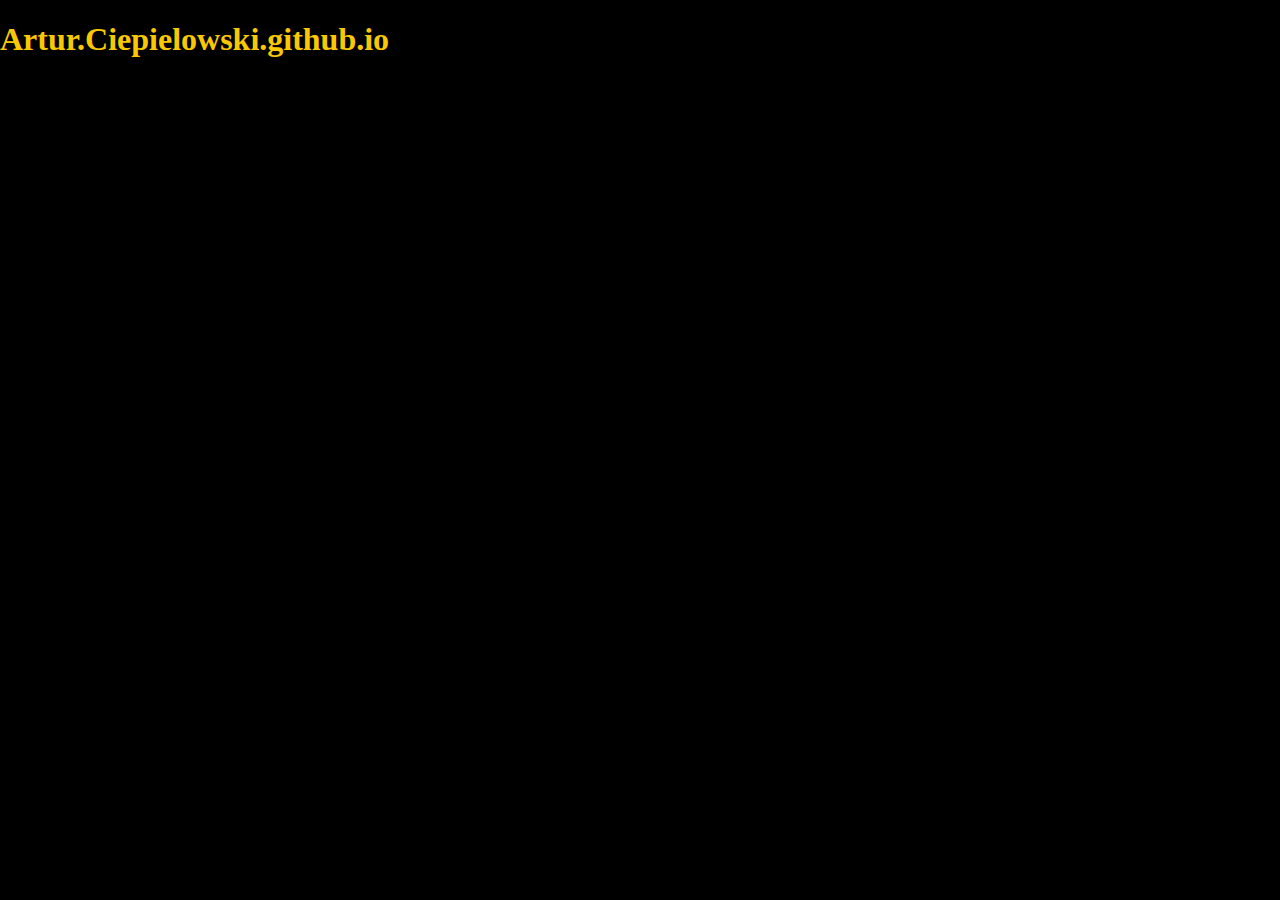
==== index.html @ 30dc8abe "Updates" ====
<!DOCTYPE html>
<html lang="en">
  <head>
    <meta charset="UTF-8" />
    <meta name="viewport" content="width=device-width, initial-scale=1.0" />
    <meta http-equiv="X-UA-Compatible" content="ie=edge" />
    <title>Site title</title>
    <meta name="description" content="Description" />

    <!-- Title -->
    <meta property="og:title" content="" />
    <!-- OPTIONAL description. 2-4 sentences. -->
    <meta property="og:description" content="" />
    <!-- full url with http(s) ie. https://maciejkorsan.github.io/my-repo/ -->
    <meta property="og:url" content="" />
    <!-- full url to the image with http(s) ie. https://maciejkorsan.github.io/my-repo/assets/img/fb.png. Facebook suggests at least 1200 x 630. -->
    <meta property="og:image" content="https://maciejkorsan.com/wtf-gulp-starter/assets/img/cover.png" />

    <link rel="manifest" href="manifest.json" />
    <meta name="apple-mobile-web-app-capable" content="yes" />
    <link
      rel="apple-touch-icon"
      sizes="192x192"
      href="assets/pwa/icons/icon-192x192.png"
    />

    <link
      rel="icon"
      type="image/png"
      href="assets/pwa/icons/icon-192x192.png"
    />

    <link rel="stylesheet" href="css/main.css" />
  </head>
  <body>
    <h1>Artur.Ciepielowski.github.io</h1>

    <script src="js/main.js"></script>
  </body>
</html>
---- css/main.css ----
/*! normalize.css v8.0.1 | MIT License | github.com/necolas/normalize.css */
/* Document
   ========================================================================== */
/**
 * 1. Correct the line height in all browsers.
 * 2. Prevent adjustments of font size after orientation changes in iOS.
 */
html {
  line-height: 1.15;
  /* 1 */
  -webkit-text-size-adjust: 100%;
  /* 2 */ }

/* Sections
   ========================================================================== */
/**
 * Remove the margin in all browsers.
 */
body {
  margin: 0; }

/**
 * Render the `main` element consistently in IE.
 */
main {
  display: block; }

/**
 * Correct the font size and margin on `h1` elements within `section` and
 * `article` contexts in Chrome, Firefox, and Safari.
 */
h1 {
  font-size: 2em;
  margin: 0.67em 0; }

/* Grouping content
   ========================================================================== */
/**
 * 1. Add the correct box sizing in Firefox.
 * 2. Show the overflow in Edge and IE.
 */
hr {
  -webkit-box-sizing: content-box;
          box-sizing: content-box;
  /* 1 */
  height: 0;
  /* 1 */
  overflow: visible;
  /* 2 */ }

/**
 * 1. Correct the inheritance and scaling of font size in all browsers.
 * 2. Correct the odd `em` font sizing in all browsers.
 */
pre {
  font-family: monospace, monospace;
  /* 1 */
  font-size: 1em;
  /* 2 */ }

/* Text-level semantics
   ========================================================================== */
/**
 * Remove the gray background on active links in IE 10.
 */
a {
  background-color: transparent; }

/**
 * 1. Remove the bottom border in Chrome 57-
 * 2. Add the correct text decoration in Chrome, Edge, IE, Opera, and Safari.
 */
abbr[title] {
  border-bottom: none;
  /* 1 */
  text-decoration: underline;
  /* 2 */
  -webkit-text-decoration: underline dotted;
          text-decoration: underline dotted;
  /* 2 */ }

/**
 * Add the correct font weight in Chrome, Edge, and Safari.
 */
b,
strong {
  font-weight: bolder; }

/**
 * 1. Correct the inheritance and scaling of font size in all browsers.
 * 2. Correct the odd `em` font sizing in all browsers.
 */
code,
kbd,
samp {
  font-family: monospace, monospace;
  /* 1 */
  font-size: 1em;
  /* 2 */ }

/**
 * Add the correct font size in all browsers.
 */
small {
  font-size: 80%; }

/**
 * Prevent `sub` and `sup` elements from affecting the line height in
 * all browsers.
 */
sub,
sup {
  font-size: 75%;
  line-height: 0;
  position: relative;
  vertical-align: baseline; }

sub {
  bottom: -0.25em; }

sup {
  top: -0.5em; }

/* Embedded content
   ========================================================================== */
/**
 * Remove the border on images inside links in IE 10.
 */
img {
  border-style: none; }

/* Forms
   ========================================================================== */
/**
 * 1. Change the font styles in all browsers.
 * 2. Remove the margin in Firefox and Safari.
 */
button,
input,
optgroup,
select,
textarea {
  font-family: inherit;
  /* 1 */
  font-size: 100%;
  /* 1 */
  line-height: 1.15;
  /* 1 */
  margin: 0;
  /* 2 */ }

/**
 * Show the overflow in IE.
 * 1. Show the overflow in Edge.
 */
button,
input {
  /* 1 */
  overflow: visible; }

/**
 * Remove the inheritance of text transform in Edge, Firefox, and IE.
 * 1. Remove the inheritance of text transform in Firefox.
 */
button,
select {
  /* 1 */
  text-transform: none; }

/**
 * Correct the inability to style clickable types in iOS and Safari.
 */
button,
[type="button"],
[type="reset"],
[type="submit"] {
  -webkit-appearance: button; }

/**
 * Remove the inner border and padding in Firefox.
 */
button::-moz-focus-inner,
[type="button"]::-moz-focus-inner,
[type="reset"]::-moz-focus-inner,
[type="submit"]::-moz-focus-inner {
  border-style: none;
  padding: 0; }

/**
 * Restore the focus styles unset by the previous rule.
 */
button:-moz-focusring,
[type="button"]:-moz-focusring,
[type="reset"]:-moz-focusring,
[type="submit"]:-moz-focusring {
  outline: 1px dotted ButtonText; }

/**
 * Correct the padding in Firefox.
 */
fieldset {
  padding: 0.35em 0.75em 0.625em; }

/**
 * 1. Correct the text wrapping in Edge and IE.
 * 2. Correct the color inheritance from `fieldset` elements in IE.
 * 3. Remove the padding so developers are not caught out when they zero out
 *    `fieldset` elements in all browsers.
 */
legend {
  -webkit-box-sizing: border-box;
          box-sizing: border-box;
  /* 1 */
  color: inherit;
  /* 2 */
  display: table;
  /* 1 */
  max-width: 100%;
  /* 1 */
  padding: 0;
  /* 3 */
  white-space: normal;
  /* 1 */ }

/**
 * Add the correct vertical alignment in Chrome, Firefox, and Opera.
 */
progress {
  vertical-align: baseline; }

/**
 * Remove the default vertical scrollbar in IE 10+.
 */
textarea {
  overflow: auto; }

/**
 * 1. Add the correct box sizing in IE 10.
 * 2. Remove the padding in IE 10.
 */
[type="checkbox"],
[type="radio"] {
  -webkit-box-sizing: border-box;
          box-sizing: border-box;
  /* 1 */
  padding: 0;
  /* 2 */ }

/**
 * Correct the cursor style of increment and decrement buttons in Chrome.
 */
[type="number"]::-webkit-inner-spin-button,
[type="number"]::-webkit-outer-spin-button {
  height: auto; }

/**
 * 1. Correct the odd appearance in Chrome and Safari.
 * 2. Correct the outline style in Safari.
 */
[type="search"] {
  -webkit-appearance: textfield;
  /* 1 */
  outline-offset: -2px;
  /* 2 */ }

/**
 * Remove the inner padding in Chrome and Safari on macOS.
 */
[type="search"]::-webkit-search-decoration {
  -webkit-appearance: none; }

/**
 * 1. Correct the inability to style clickable types in iOS and Safari.
 * 2. Change font properties to `inherit` in Safari.
 */
::-webkit-file-upload-button {
  -webkit-appearance: button;
  /* 1 */
  font: inherit;
  /* 2 */ }

/* Interactive
   ========================================================================== */
/*
 * Add the correct display in Edge, IE 10+, and Firefox.
 */
details {
  display: block; }

/*
 * Add the correct display in all browsers.
 */
summary {
  display: list-item; }

/* Misc
   ========================================================================== */
/**
 * Add the correct display in IE 10+.
 */
template {
  display: none; }

/**
 * Add the correct display in IE 10.
 */
[hidden] {
  display: none; }

html {
  -webkit-box-sizing: border-box;
          box-sizing: border-box; }

*, *:before, *:after {
  -webkit-box-sizing: inherit;
          box-sizing: inherit; }

body {
  color: #F9C802;
  background: #000; }

/*# sourceMappingURL=main.css.map */
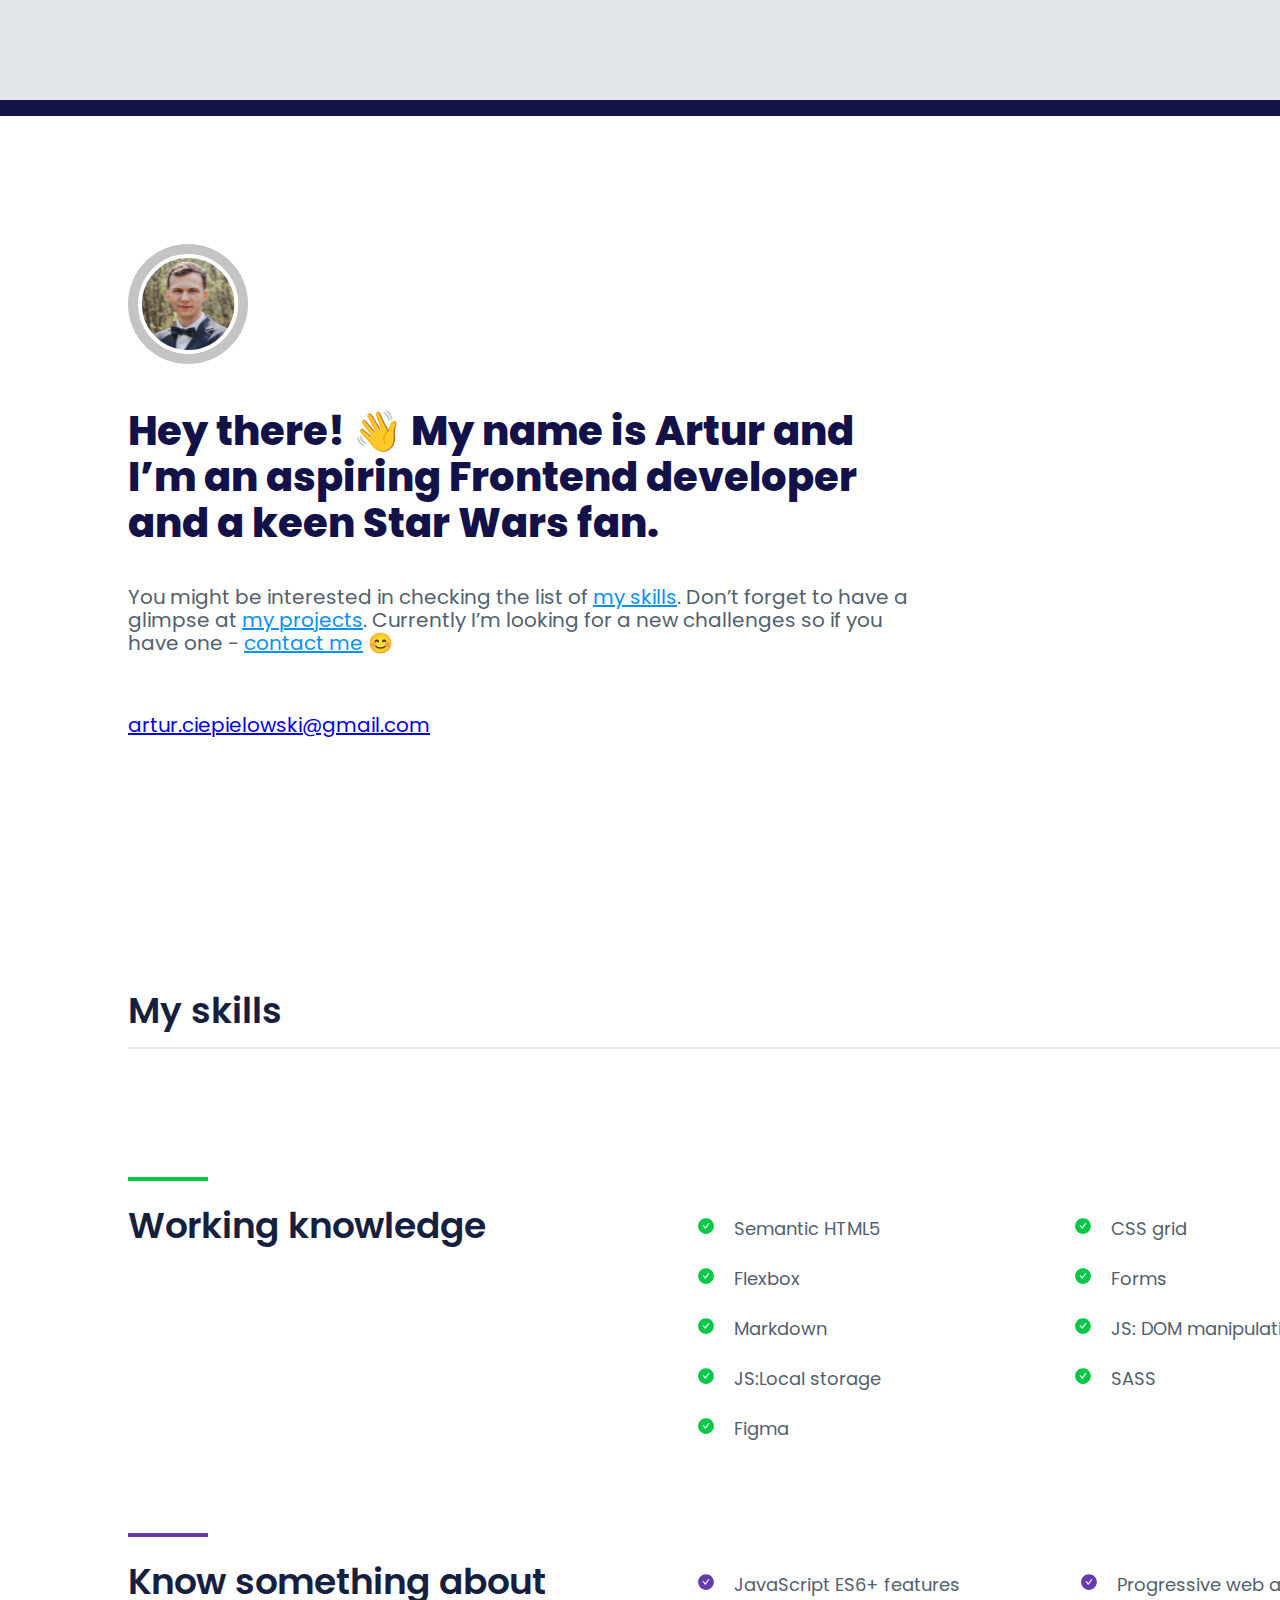
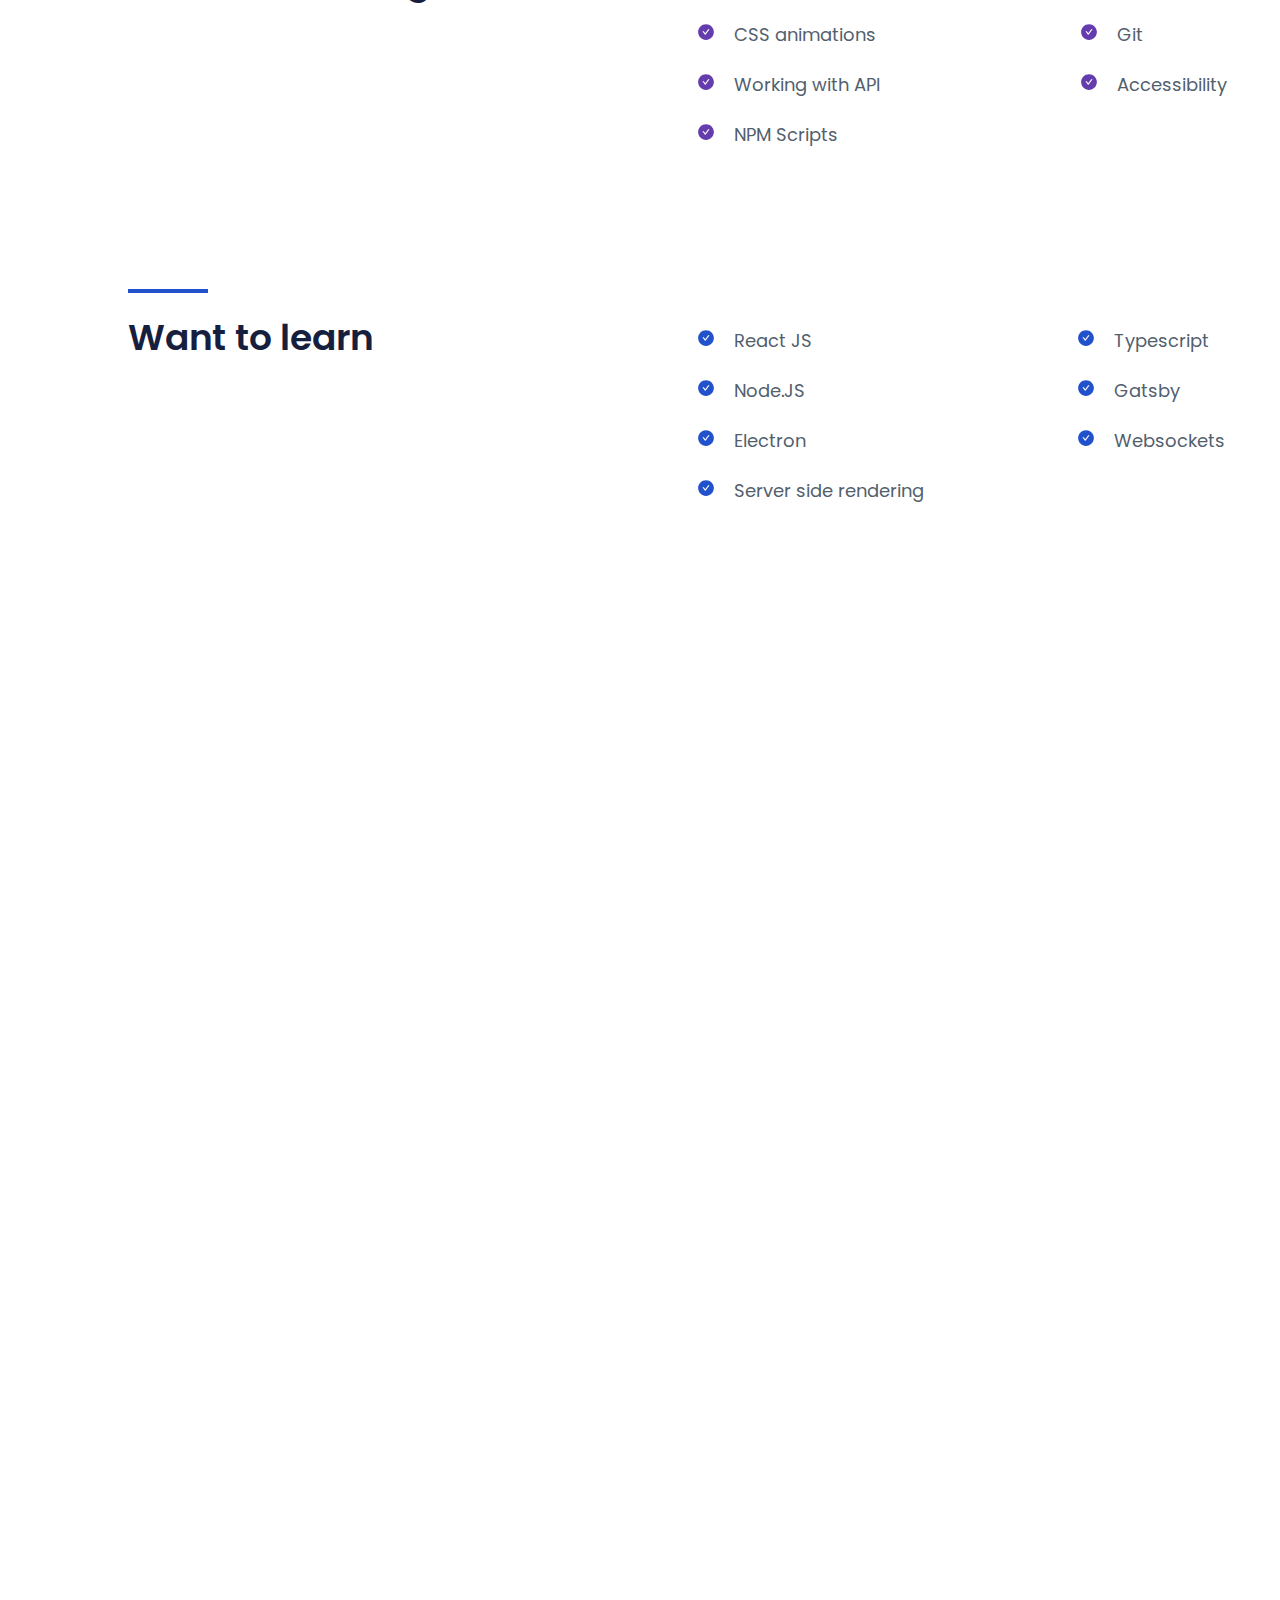
==== commit b91802ea: "Updates" ====
--- a/index.html
+++ b/index.html
@@ -31,10 +31,106 @@
     />
 
     <link rel="stylesheet" href="css/main.css" />
+
+    <link href="https://fonts.googleapis.com/css?family=Poppins&display=swap" rel="stylesheet">
+
   </head>
+
+
   <body>
-    <h1>Artur.Ciepielowski.github.io</h1>
+    <main class="main">
+      <div class="main__portfolio">
 
+        <section class="header">
+          <img src="assets/img/Avatar.svg" href="It's just me">
+
+          <p class="header__greating">Hey there! 👋 My name is Artur and I’m an aspiring Frontend developer and a keen Star Wars fan. </p>
+          <p class="header__description">You might be interested in checking the list of <a class="header__underline" href="#mySkills">my skills</a>. Don’t forget to  have a glimpse at <a class="header__underline" href="#mySkills">my projects</a>. Currently I’m looking for a new challenges so if you have one - <a class="header__underline" href="#mySkills">contact me</a> 😊</p>
+          <br>
+          <p class="header__email"><a href="mailto:artur.ciepielowski@gmail.com">artur.ciepielowski@gmail.com</a></p>
+        </section>
+
+
+        <section id="mySkills" class="mySkills">
+
+          <p class="mySkills__header">My skills</p>
+          <div class="mySkills__underline"></div>
+
+          <section class="skillSection">
+
+            <section class="skillSection__workingKnowledge">
+              <div class="upperline__green"></div>
+              <p class="skillSection__header">Working knowledge</p>
+              
+            </section>
+
+            <section class="workingKnowledge">
+              <ul class="workingKnowledge__list1">
+                <li class="checkCircleGreen">Semantic HTML5</li>
+                <li class="checkCircleGreen">Flexbox</li>
+                <li class="checkCircleGreen">Markdown</li>
+                <li class="checkCircleGreen">JS:Local storage</li>
+                <li class="checkCircleGreen">Figma</li>
+                
+              </ul>
+
+              <ul class="workingKnowledge__list2">
+              <li class="checkCircleGreen">CSS grid</li>
+              <li class="checkCircleGreen">Forms</li>
+              <li class="checkCircleGreen">JS: DOM manipulations</li>
+              <li class="checkCircleGreen">SASS</li>
+            </ul>
+            </section>
+
+            <section class="skillSection__knowSomethingAbout">
+              <div class="upperline__purple"></div>
+              <p class="skillSection__header">Know something about</p>
+              
+            </section>
+
+            <section class="knowSomethingAbout">
+              <ul class="knowSomethingAbout__list1">
+                <li class="checkCirclePurple">JavaScript ES6+ features</li> 
+                <li class="checkCirclePurple">CSS animations</li>
+                <li class="checkCirclePurple">Working with API</li>
+                <li class="checkCirclePurple">NPM Scripts</li>
+              </ul>
+
+              <ul class="knowSomethingAbout__list2">
+              <li class="checkCirclePurple">Progressive web apps</li>
+              <li class="checkCirclePurple">Git</li>
+              <li class="checkCirclePurple">Accessibility</li>
+            </ul>
+            </section>
+
+            
+            <section class="skillSection__wantToLearn">
+
+              <div class="upperline__blue"></div>
+              <p class="skillSection__header">Want to learn</p>
+            </section>
+
+            <section class="wantToLearn">
+              <ul class="wantToLearn__list1">
+                <li class="checkCircleBlue">React JS</li> 
+                <li class="checkCircleBlue">Node.JS</li>
+                <li class="checkCircleBlue">Electron</li>
+                <li class="checkCircleBlue">Server side rendering</li>
+              </ul>
+
+              <ul class="wantToLearn__list2">
+                <li class="checkCircleBlue">Typescript</li>
+                <li class="checkCircleBlue">Gatsby</li>
+                <li class="checkCircleBlue">Websockets</li>
+              </ul>
+            </section>
+
+        </section>
+        
+
+
+      </div>
+    </main>
     <script src="js/main.js"></script>
   </body>
 </html>
--- a/css/main.css
+++ b/css/main.css
@@ -309,14 +309,218 @@
 
 html {
   -webkit-box-sizing: border-box;
-          box-sizing: border-box; }
+          box-sizing: border-box;
+  background-color: #E3E6EA; }
 
 *, *:before, *:after {
   -webkit-box-sizing: inherit;
           box-sizing: inherit; }
 
 body {
-  color: #F9C802;
-  background: #000; }
+  margin-top: 64px; }
+
+li.checkCircleGreen {
+  list-style-image: url(../assets/img/check-circle-green.svg);
+  padding-left: 12px;
+  margin-top: 10px; }
+
+li.checkCirclePurple {
+  list-style-image: url(../assets/img/check-circle-purple.svg);
+  padding-left: 12px;
+  margin-top: 10px; }
+
+li.checkCircleBlue {
+  list-style-image: url(../assets/img/check-circle-blue.svg);
+  padding-left: 12px;
+  margin-top: 10px; }
+
+.header {
+  width: 781px;
+  height: 546px;
+  padding-top: 128px;
+  margin-left: 128px; }
+  .header__description {
+    font-family: 'Poppins', sans-serif;
+    font-size: 20px;
+    color: #52606D; }
+  .header__email {
+    font-family: 'Poppins', sans-serif;
+    font-size: 20px;
+    text-decoration: underline;
+    color: #0593FB; }
+  .header__greating {
+    font-family: 'Poppins', sans-serif;
+    font-size: 40px;
+    font-weight: 800;
+    color: #121249; }
+  .header__underline {
+    text-decoration: underline;
+    color: #0593FB; }
+
+.main {
+  max-width: 1440px;
+  height: 3814px;
+  margin: auto;
+  margin-top: 100px;
+  padding-top: 16px;
+  background-color: #121249; }
+  .main__portfolio {
+    max-width: 1408px;
+    height: 3782px;
+    margin: auto;
+    background-color: white; }
+
+.mySkills {
+  width: 1187px;
+  height: 1094px;
+  margin-left: 128px;
+  margin-top: 328px; }
+  .mySkills__header {
+    font-family: 'Poppins', sans-serif;
+    font-style: normal;
+    font-weight: 600;
+    font-size: 36px;
+    color: #171F3F;
+    margin-bottom: 16px; }
+  .mySkills__underline {
+    width: 1184px;
+    height: 2px;
+    background-color: #CBD2D9;
+    opacity: 0.5; }
+
+.skillSection {
+  display: -ms-grid;
+  display: grid;
+  -ms-grid-columns: 1fr 1fr;
+  grid-template-columns: 1fr 1fr;
+  -ms-grid-rows: 228px 128px 188px 168px 188px 168px;
+  grid-template-rows: 228px 128px 188px 168px 188px 168px;
+  margin-top: 128px; }
+  .skillSection__header {
+    margin-top: 24px; }
+  .skillSection__workingKnowledge {
+    font-family: 'Poppins', sans-serif;
+    font-style: normal;
+    font-weight: 600;
+    font-size: 36px;
+    color: #171F3F; }
+  .skillSection__knowSomethingAbout {
+    font-family: 'Poppins', sans-serif;
+    font-style: normal;
+    font-weight: 600;
+    font-size: 36px;
+    color: #171F3F;
+    -ms-grid-row: 3;
+    -ms-grid-row-span: 2;
+    grid-row: 3 / span 2; }
+  .skillSection__wantToLearn {
+    font-family: 'Poppins', sans-serif;
+    font-style: normal;
+    font-weight: 600;
+    font-size: 36px;
+    color: #171F3F;
+    -ms-grid-row: 5;
+    -ms-grid-row-span: 2;
+    grid-row: 5 / span 2; }
+
+.upperline__green {
+  width: 80px;
+  height: 4px;
+  background-color: #06C847; }
+
+.upperline__purple {
+  width: 80px;
+  height: 4px;
+  background-color: #653CAD; }
+
+.upperline__blue {
+  width: 80px;
+  height: 4px;
+  background-color: #2251CC; }
+
+.workingKnowledge {
+  display: -webkit-box;
+  display: -ms-flexbox;
+  display: flex;
+  -webkit-box-orient: horizontal;
+  -webkit-box-direction: normal;
+      -ms-flex-direction: row;
+          flex-direction: row;
+  -webkit-box-pack: justify;
+      -ms-flex-pack: justify;
+          justify-content: space-between;
+  margin-top: 22px; }
+  .workingKnowledge__list1, .workingKnowledge__list2 {
+    font-family: 'Poppins', sans-serif;
+    font-style: normal;
+    font-weight: normal;
+    font-size: 18px;
+    line-height: 40px;
+    color: #52606D;
+    list-style-type: none;
+    padding: 0;
+    margin: 0; }
+
+.knowSomethingAbout {
+  display: -webkit-box;
+  display: -ms-flexbox;
+  display: flex;
+  -webkit-box-orient: horizontal;
+  -webkit-box-direction: normal;
+      -ms-flex-direction: row;
+          flex-direction: row;
+  -webkit-box-pack: justify;
+      -ms-flex-pack: justify;
+          justify-content: space-between;
+  margin-top: 22px;
+  -ms-grid-row: 3;
+  -ms-grid-row-span: 2;
+  grid-row: 3 / span 2; }
+  .knowSomethingAbout__list1, .knowSomethingAbout__list2 {
+    font-family: 'Poppins', sans-serif;
+    font-style: normal;
+    font-weight: normal;
+    font-size: 18px;
+    line-height: 40px;
+    color: #52606D;
+    list-style-type: none;
+    padding: 0;
+    margin: 0; }
+
+.wantToLearn {
+  display: -webkit-box;
+  display: -ms-flexbox;
+  display: flex;
+  -webkit-box-orient: horizontal;
+  -webkit-box-direction: normal;
+      -ms-flex-direction: row;
+          flex-direction: row;
+  -webkit-box-pack: justify;
+      -ms-flex-pack: justify;
+          justify-content: space-between;
+  margin-top: 22px;
+  -ms-grid-row: 5;
+  -ms-grid-row-span: 2;
+  grid-row: 5 / span 2; }
+  .wantToLearn__list1 {
+    font-family: 'Poppins', sans-serif;
+    font-style: normal;
+    font-weight: normal;
+    font-size: 18px;
+    line-height: 40px;
+    color: #52606D;
+    list-style-type: none;
+    padding: 0;
+    margin: 0; }
+  .wantToLearn__list2 {
+    font-family: 'Poppins', sans-serif;
+    font-style: normal;
+    font-weight: normal;
+    font-size: 18px;
+    line-height: 40px;
+    color: #52606D;
+    list-style-type: none;
+    padding-right: 90px;
+    margin: 0; }
 
 /*# sourceMappingURL=main.css.map */
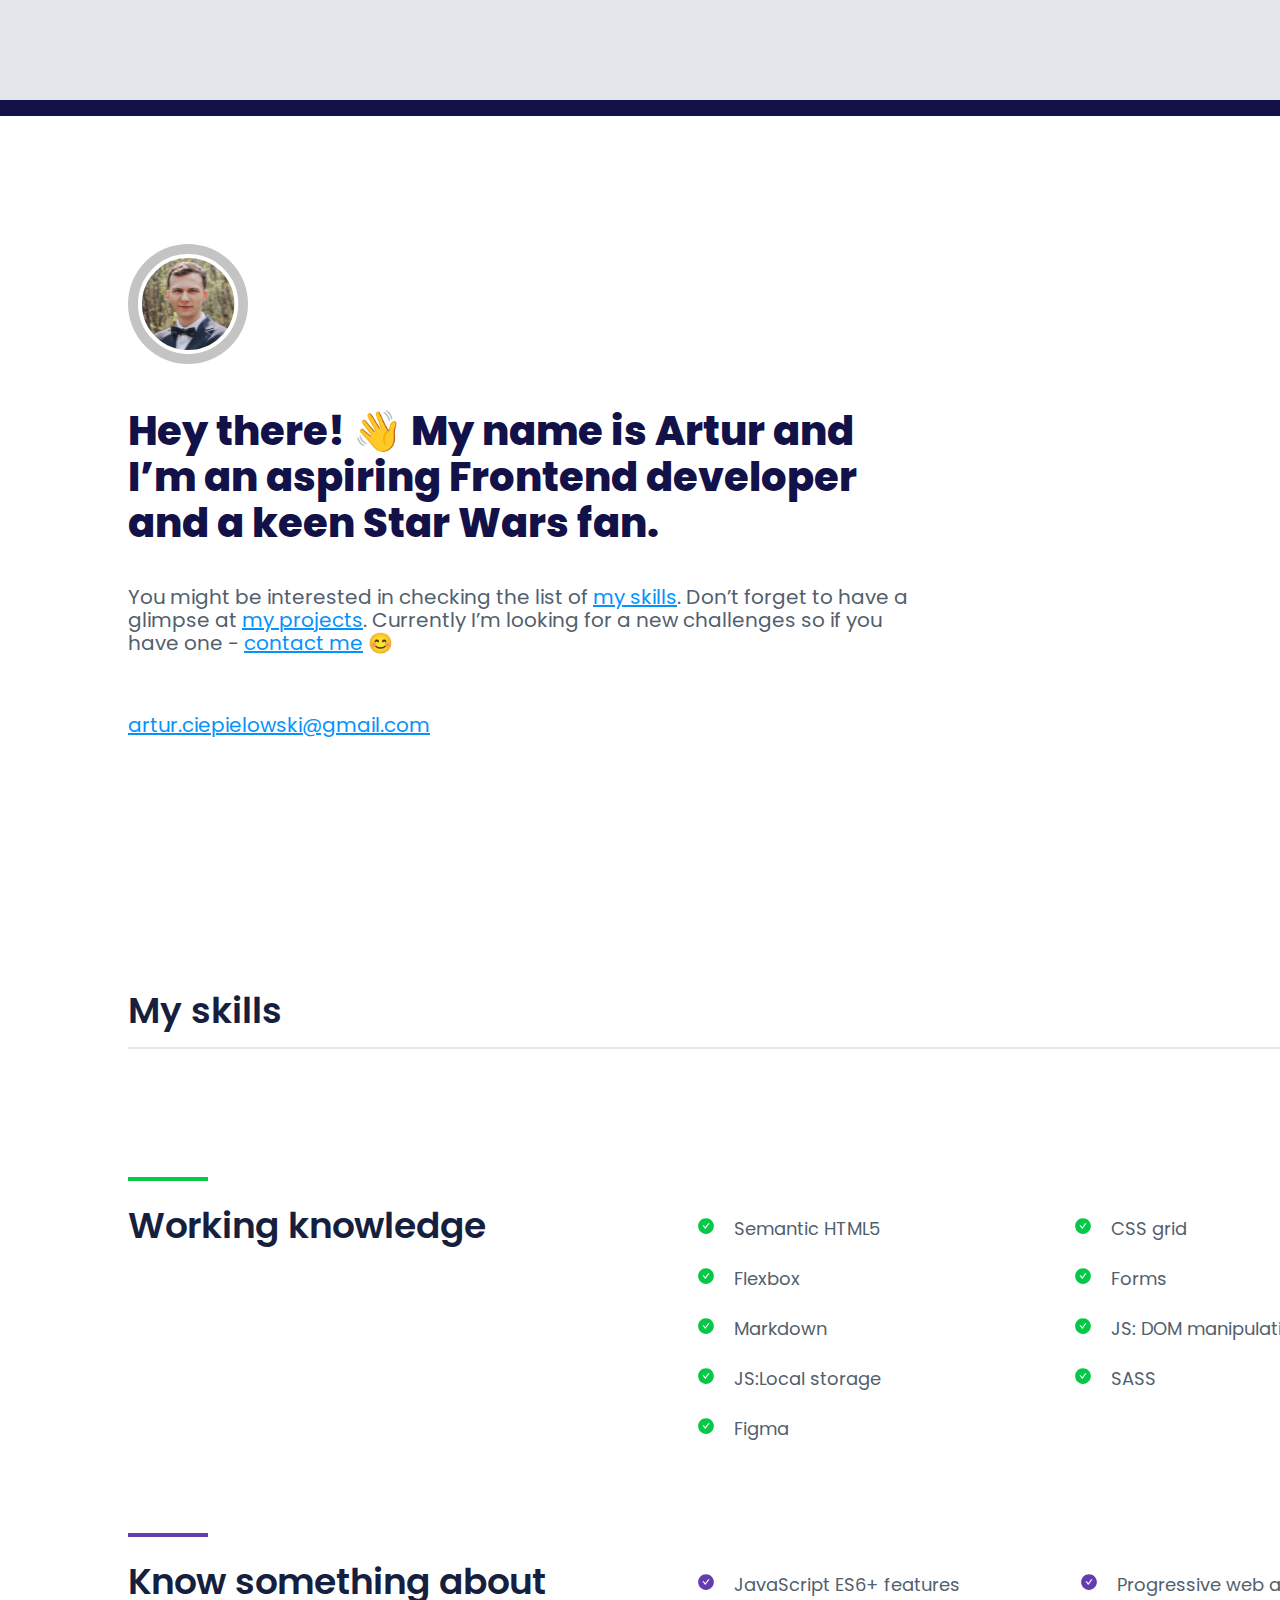
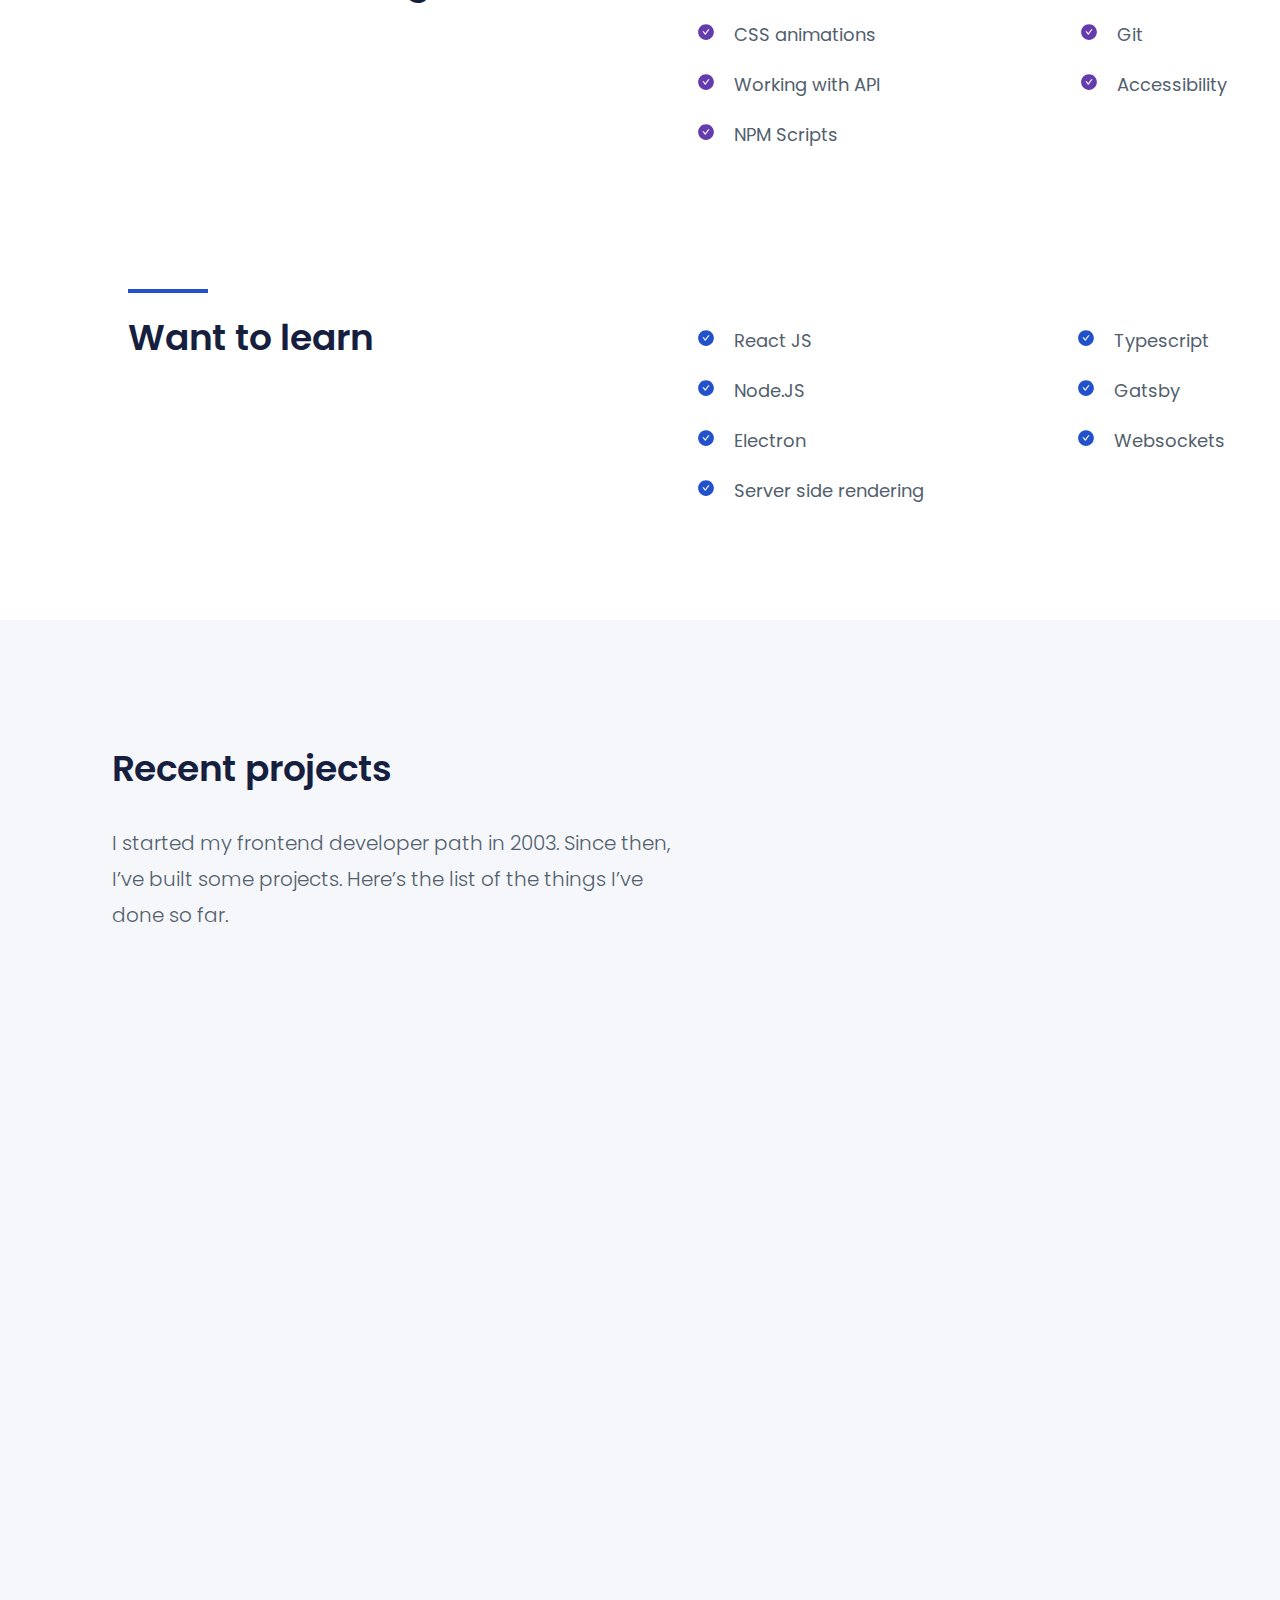
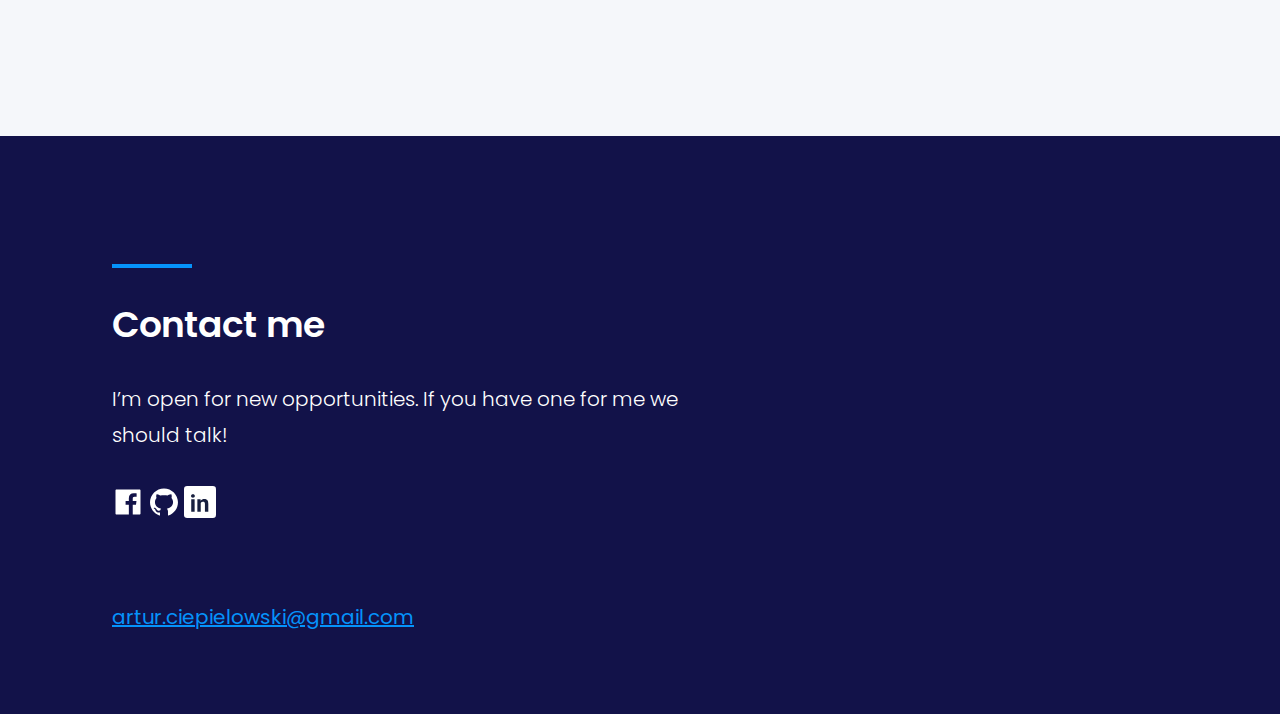
==== commit 8970014e: "Updates" ====
--- a/index.html
+++ b/index.html
@@ -45,7 +45,7 @@
           <img src="assets/img/Avatar.svg" href="It's just me">
 
           <p class="header__greating">Hey there! 👋 My name is Artur and I’m an aspiring Frontend developer and a keen Star Wars fan. </p>
-          <p class="header__description">You might be interested in checking the list of <a class="header__underline" href="#mySkills">my skills</a>. Don’t forget to  have a glimpse at <a class="header__underline" href="#mySkills">my projects</a>. Currently I’m looking for a new challenges so if you have one - <a class="header__underline" href="#mySkills">contact me</a> 😊</p>
+          <p class="header__description">You might be interested in checking the list of <a class="header__underline" href="#mySkills">my skills</a>. Don’t forget to  have a glimpse at <a class="header__underline" href="#projectsSection">my projects</a>. Currently I’m looking for a new challenges so if you have one - <a class="header__underline" href="#contactMe">contact me</a> 😊</p>
           <br>
           <p class="header__email"><a href="mailto:artur.ciepielowski@gmail.com">artur.ciepielowski@gmail.com</a></p>
         </section>
@@ -127,9 +127,45 @@
 
         </section>
         
+        
 
 
       </div>
+      <section id="projectsSection" class="projectsSection">
+        <section class="projectsSection__article">
+        <p class="projectsSection__header">Recent projects</p>
+        <p class="projectsSection__description">I started my frontend developer path in 2003. Since then, I’ve built some projects. Here’s the list of the things I’ve done so far.</p>
+        </section>
+        
+        <section class="projectList">
+
+
+
+        </section>
+      </section>
+
+      <footer id="contactMe" class="contactMe">
+
+          <section class="contactMe__container">
+              <div class="upperline__seaBlue"></div>
+              <p class="contactMe__header">Contact me</p>
+              <p class="contactMe__description">I’m open for new opportunities. If you have one for me we should talk!</p>
+              
+          </section>
+
+          <section class="contactMe__imgContainer">
+
+            <a href="https://www.facebook.com/artur.ciepielowski.3"><img src="../assets/img/fbIcon.svg"></a>
+            <a href="https://github.com/ArturCiepielowski"><img src="../assets/img/githubIcon.svg"></a>
+            <a href="https://www.linkedin.com/in/artur-ciepielowski-29428176/"><img src="../assets/img/linkedIn.svg"></a>
+
+          </section>
+          <section class="contactMe__mail">
+              <p class="footer__email"><a href="mailto:artur.ciepielowski@gmail.com">artur.ciepielowski@gmail.com</a></p>
+          </section>
+
+
+      </footer>
     </main>
     <script src="js/main.js"></script>
   </body>
--- a/css/main.css
+++ b/css/main.css
@@ -316,8 +316,49 @@
   -webkit-box-sizing: inherit;
           box-sizing: inherit; }
 
+a {
+  color: #0593FB; }
+
+a:visited {
+  color: #0593FB; }
+
 body {
   margin-top: 64px; }
+
+.contactMe {
+  height: 562px;
+  width: 1440px;
+  display: -ms-grid;
+  display: grid;
+  -ms-grid-rows: 350px 100px 100px;
+  grid-template-rows: 350px 100px 100px; }
+  .contactMe__container {
+    width: 580px;
+    height: 160px;
+    margin-left: 112px;
+    padding-top: 128px; }
+  .contactMe__header {
+    font-family: 'Poppins', sans-serif;
+    font-style: normal;
+    font-weight: 600;
+    font-size: 36px;
+    color: #FFFFFF; }
+  .contactMe__description {
+    font-family: 'Poppins', sans-serif;
+    font-style: normal;
+    font-weight: 300;
+    font-size: 20px;
+    line-height: 36px;
+    color: #FFFFFF; }
+  .contactMe__imgContainer {
+    margin-left: 112px; }
+
+.footer__email {
+  font-family: 'Poppins', sans-serif;
+  font-size: 20px;
+  text-decoration: underline;
+  color: #0593FB;
+  margin-left: 112px; }
 
 li.checkCircleGreen {
   list-style-image: url(../assets/img/check-circle-green.svg);
@@ -366,7 +407,7 @@
   background-color: #121249; }
   .main__portfolio {
     max-width: 1408px;
-    height: 3782px;
+    height: 2104px;
     margin: auto;
     background-color: white; }
 
@@ -423,20 +464,25 @@
     -ms-grid-row-span: 2;
     grid-row: 5 / span 2; }
 
-.upperline__green {
+.upperline {
   width: 80px;
-  height: 4px;
-  background-color: #06C847; }
-
-.upperline__purple {
-  width: 80px;
-  height: 4px;
-  background-color: #653CAD; }
-
-.upperline__blue {
-  width: 80px;
-  height: 4px;
-  background-color: #2251CC; }
+  height: 4px; }
+  .upperline__green {
+    width: 80px;
+    height: 4px;
+    background-color: #06C847; }
+  .upperline__purple {
+    width: 80px;
+    height: 4px;
+    background-color: #653CAD; }
+  .upperline__blue {
+    width: 80px;
+    height: 4px;
+    background-color: #2251CC; }
+  .upperline__seaBlue {
+    width: 80px;
+    height: 4px;
+    background-color: #0593FB; }
 
 .workingKnowledge {
   display: -webkit-box;
@@ -523,4 +569,29 @@
     padding-right: 90px;
     margin: 0; }
 
+.projectsSection {
+  width: 1408px;
+  height: 1116px;
+  background-color: #F5F7FA;
+  margin: auto;
+  padding-top: 128px; }
+  .projectsSection__article {
+    width: 580px;
+    height: 172px;
+    margin-left: 112px; }
+  .projectsSection__description {
+    font-family: 'Poppins', sans-serif;
+    font-style: normal;
+    font-weight: 300;
+    font-size: 20px;
+    line-height: 36px;
+    color: #52606D; }
+  .projectsSection__header {
+    font-family: 'Poppins', sans-serif;
+    font-style: normal;
+    font-weight: 600;
+    font-size: 36px;
+    color: #171F3F;
+    margin-top: 0px; }
+
 /*# sourceMappingURL=main.css.map */
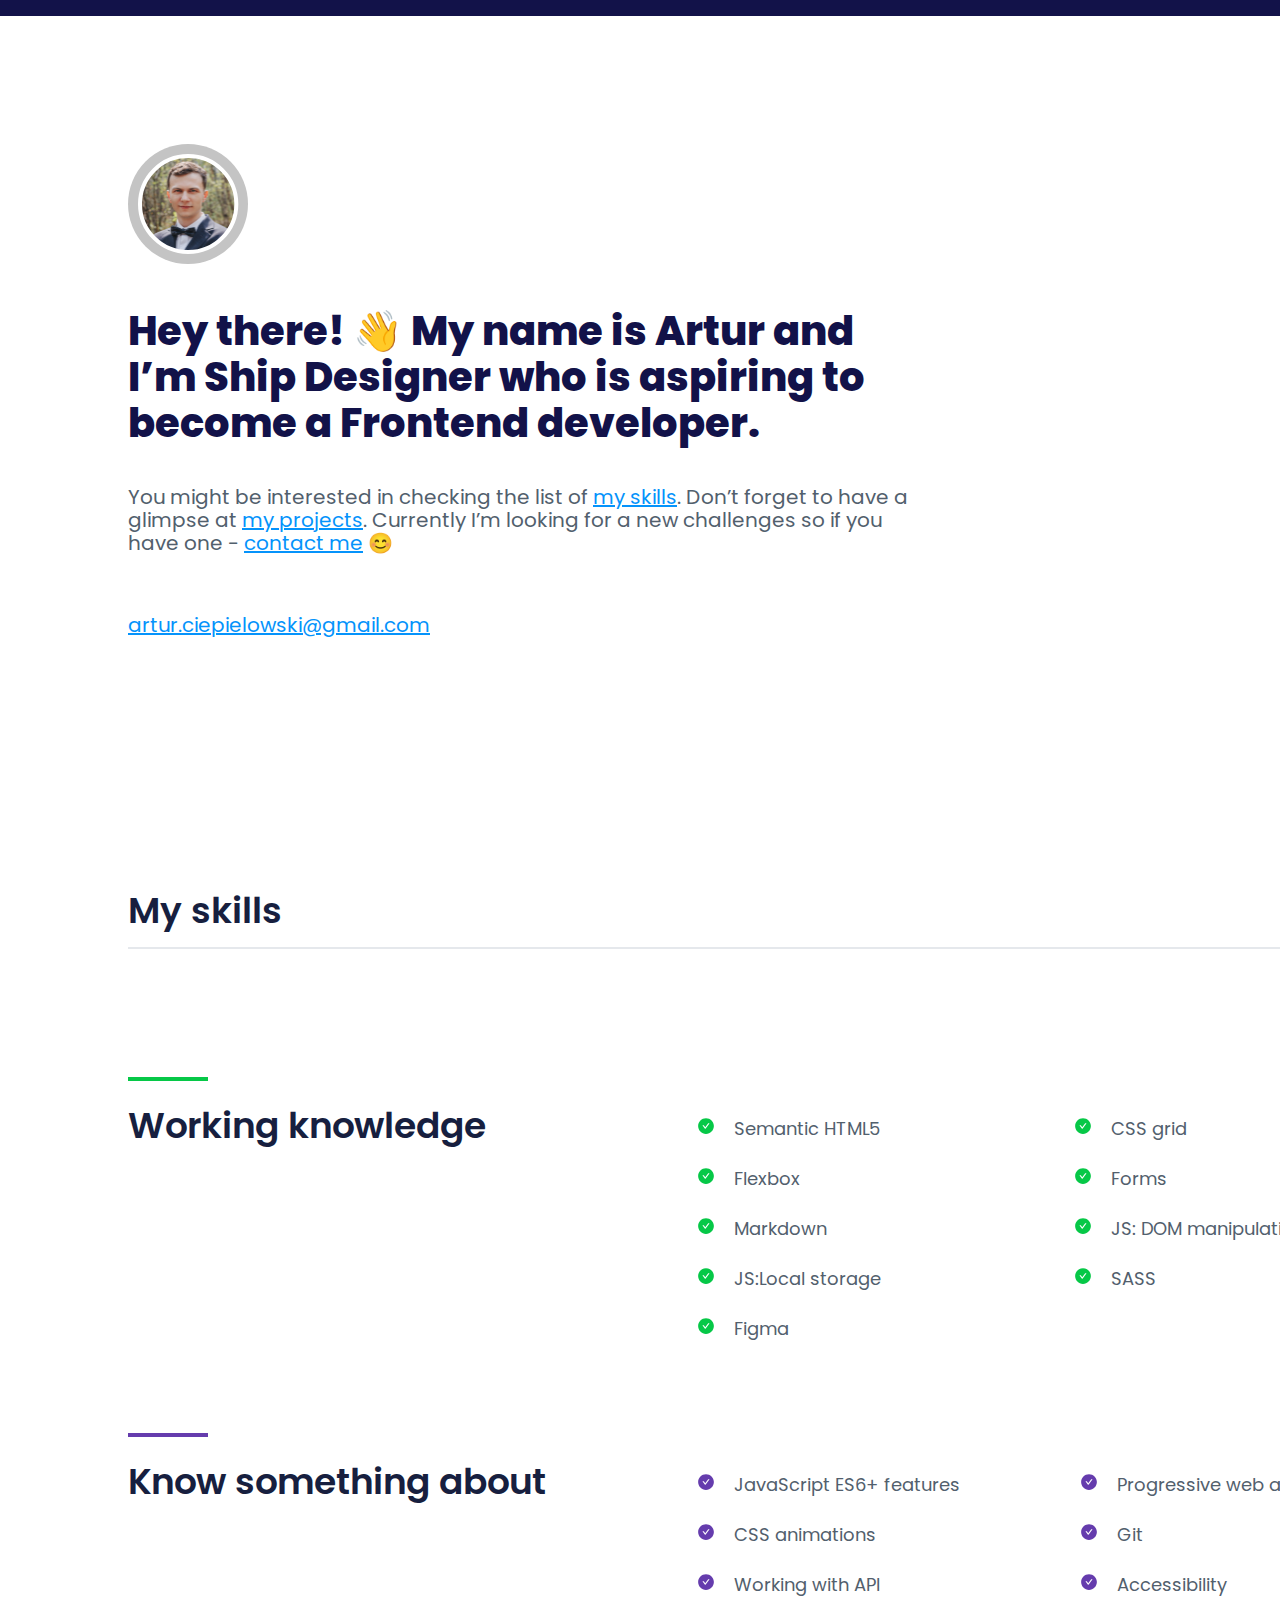
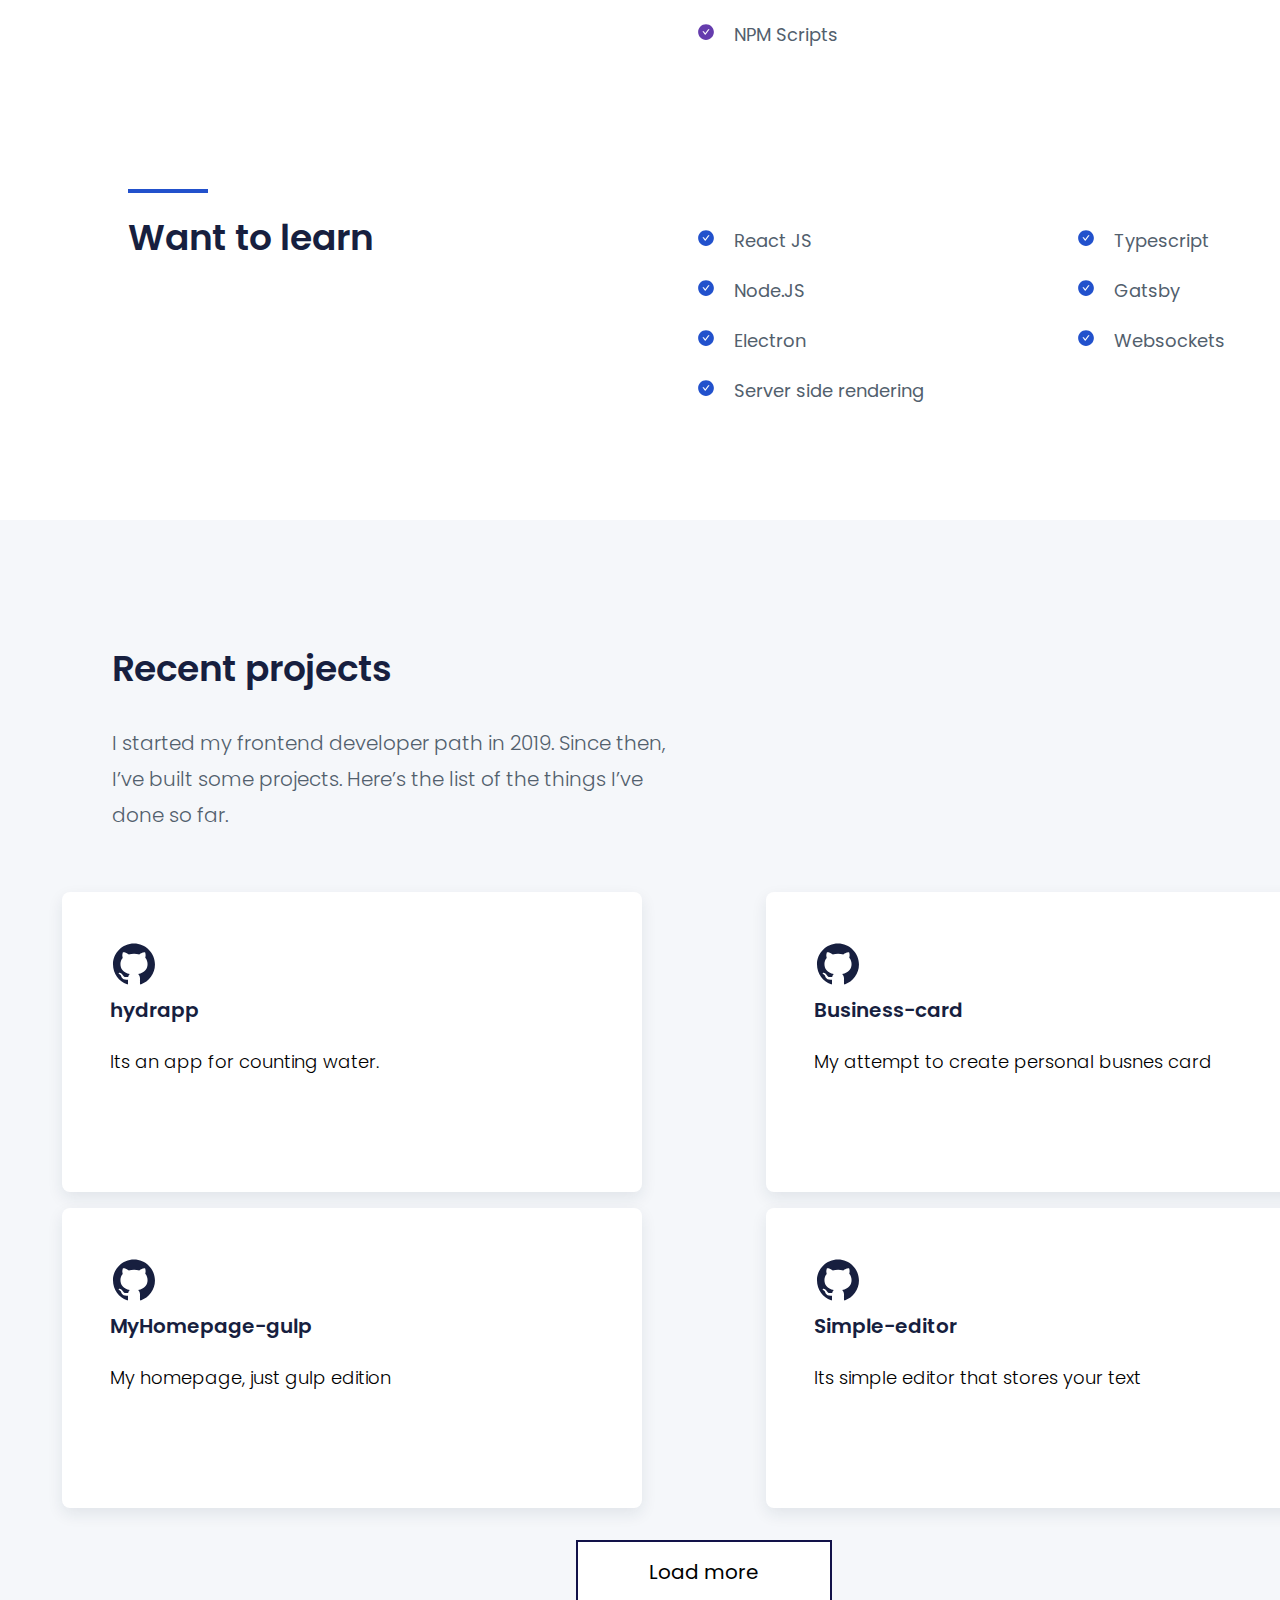
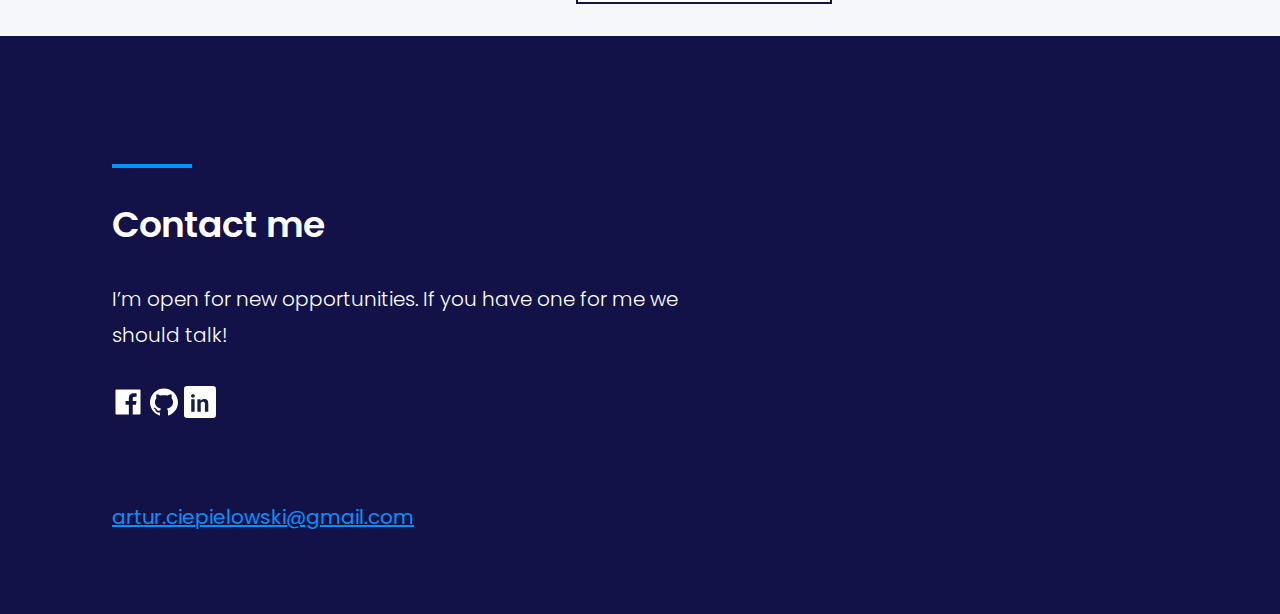
==== commit 85bee1c6: "Updates" ====
--- a/index.html
+++ b/index.html
@@ -5,7 +5,7 @@
     <meta name="viewport" content="width=device-width, initial-scale=1.0" />
     <meta http-equiv="X-UA-Compatible" content="ie=edge" />
     <title>Site title</title>
-    <meta name="description" content="Description" />
+    <meta name="description" content="Hello, this is my portfolio. Take a look." />
 
     <!-- Title -->
     <meta property="og:title" content="" />
@@ -44,7 +44,7 @@
         <section class="header">
           <img src="assets/img/Avatar.svg" href="It's just me">
 
-          <p class="header__greating">Hey there! 👋 My name is Artur and I’m an aspiring Frontend developer and a keen Star Wars fan. </p>
+          <p class="header__greating">Hey there! 👋 My name is Artur and I’m Ship Designer who is aspiring to become a Frontend developer. </p>
           <p class="header__description">You might be interested in checking the list of <a class="header__underline" href="#mySkills">my skills</a>. Don’t forget to  have a glimpse at <a class="header__underline" href="#projectsSection">my projects</a>. Currently I’m looking for a new challenges so if you have one - <a class="header__underline" href="#contactMe">contact me</a> 😊</p>
           <br>
           <p class="header__email"><a href="mailto:artur.ciepielowski@gmail.com">artur.ciepielowski@gmail.com</a></p>
@@ -134,10 +134,54 @@
       <section id="projectsSection" class="projectsSection">
         <section class="projectsSection__article">
         <p class="projectsSection__header">Recent projects</p>
-        <p class="projectsSection__description">I started my frontend developer path in 2003. Since then, I’ve built some projects. Here’s the list of the things I’ve done so far.</p>
+        <p class="projectsSection__description">I started my frontend developer path in 2019. Since then, I’ve built some projects. Here’s the list of the things I’ve done so far.</p>
         </section>
         
         <section class="projectList">
+          
+            <ul class="list list--js">
+
+              <li class="list__item">
+                <div class="listContainer">
+                <img class="gitImage" src="../assets/img/githubIconBig.svg"> <br>
+                <a class="list__link" href="https://github.com/ArturCiepielowski/hydrapp"> hydrapp</a>
+                 <p class="list__description">Its an app for counting water.</p>
+                </div>
+                <div>
+                  
+                </div>
+              </li>
+
+
+              <li class="list__item">
+                  <div class="listContainer">
+                  <img class="gitImage" src="../assets/img/githubIconBig.svg"> <br>
+                <a class="list__link" href="https://github.com/ArturCiepielowski/Business-card"> Business-card</a>
+                 <p class="list__description">My attempt to create personal busnes card</p>
+                 </div>
+              </li>
+
+              <li class="list__item">
+                  <div class="listContainer">
+                  <img class="gitImage" src="../assets/img/githubIconBig.svg"> <br>
+                <a class="list__link" href="https://github.com/ArturCiepielowski/MyHomepage-gulp"> MyHomepage-gulp</a>
+                  <p class="list__description">My homepage, just gulp edition</p>
+                  </div>
+                  
+              </li>
+
+              <li class="list__item">
+                  <div class="listContainer">
+                  <img class="gitImage" src="../assets/img/githubIconBig.svg"> <br>
+                <a class="list__link" href="https://github.com/ArturCiepielowski/Simple-editor"> Simple-editor</a>
+                 <p class="list__description">Its simple editor that stores your text</p>
+                 </li>
+                </div>
+            </ul>
+
+
+           <div class="buttonContainer"> <button id="button__loadMore" class="button__loadMore">Load more</button></div>
+
 
 
 
--- a/css/main.css
+++ b/css/main.css
@@ -323,7 +323,32 @@
   color: #0593FB; }
 
 body {
-  margin-top: 64px; }
+  margin-top: 0px; }
+
+.buttonContainer {
+  display: -webkit-box;
+  display: -ms-flexbox;
+  display: flex;
+  -webkit-box-pack: center;
+      -ms-flex-pack: center;
+          justify-content: center;
+  margin-top: 24px; }
+
+.button__loadMore {
+  width: 256px;
+  height: 64px;
+  background-color: white;
+  font-family: 'Poppins', sans-serif;
+  font-size: 20px;
+  color: black;
+  border: 2px solid #121249;
+  -webkit-transition-duration: 0.4s;
+       -o-transition-duration: 0.4s;
+          transition-duration: 0.4s; }
+
+.button__loadMore:hover {
+  background-color: #121249;
+  color: white; }
 
 .contactMe {
   height: 562px;
@@ -375,6 +400,52 @@
   padding-left: 12px;
   margin-top: 10px; }
 
+.list {
+  display: block;
+  list-style-type: none;
+  margin: 0;
+  padding: 0;
+  display: -ms-grid;
+  display: grid;
+  -ms-grid-columns: 1fr 1fr;
+  grid-template-columns: 1fr 1fr; }
+  .list__description {
+    font-family: 'Poppins', sans-serif;
+    font-style: normal;
+    font-weight: 300;
+    font-size: 18px;
+    line-height: 32px; }
+  .list__item {
+    background: #5a5aa0;
+    width: 580px;
+    height: 300px;
+    border-radius: 8px;
+    background: #FFFFFF;
+    -webkit-box-shadow: 0px 6px 16px rgba(24, 41, 67, 0.09);
+            box-shadow: 0px 6px 16px rgba(24, 41, 67, 0.09);
+    padding: 0;
+    margin: 8px;
+    -ms-grid-column-align: center;
+        justify-self: center; }
+  .list__link {
+    color: #171F3F;
+    text-decoration: none;
+    font-family: 'Poppins', sans-serif;
+    font-style: normal;
+    font-weight: 600;
+    font-size: 20px;
+    line-height: 36px; }
+
+.list__link:hover {
+  color: navy; }
+
+.list__link:visited {
+  color: #171F3F; }
+
+.listContainer {
+  margin-left: 48px;
+  margin-top: 48px; }
+
 .header {
   width: 781px;
   height: 546px;
@@ -402,7 +473,7 @@
   max-width: 1440px;
   height: 3814px;
   margin: auto;
-  margin-top: 100px;
+  margin-top: 0px;
   padding-top: 16px;
   background-color: #121249; }
   .main__portfolio {
@@ -594,4 +665,7 @@
     color: #171F3F;
     margin-top: 0px; }
 
+.projectList {
+  margin-top: 64px; }
+
 /*# sourceMappingURL=main.css.map */
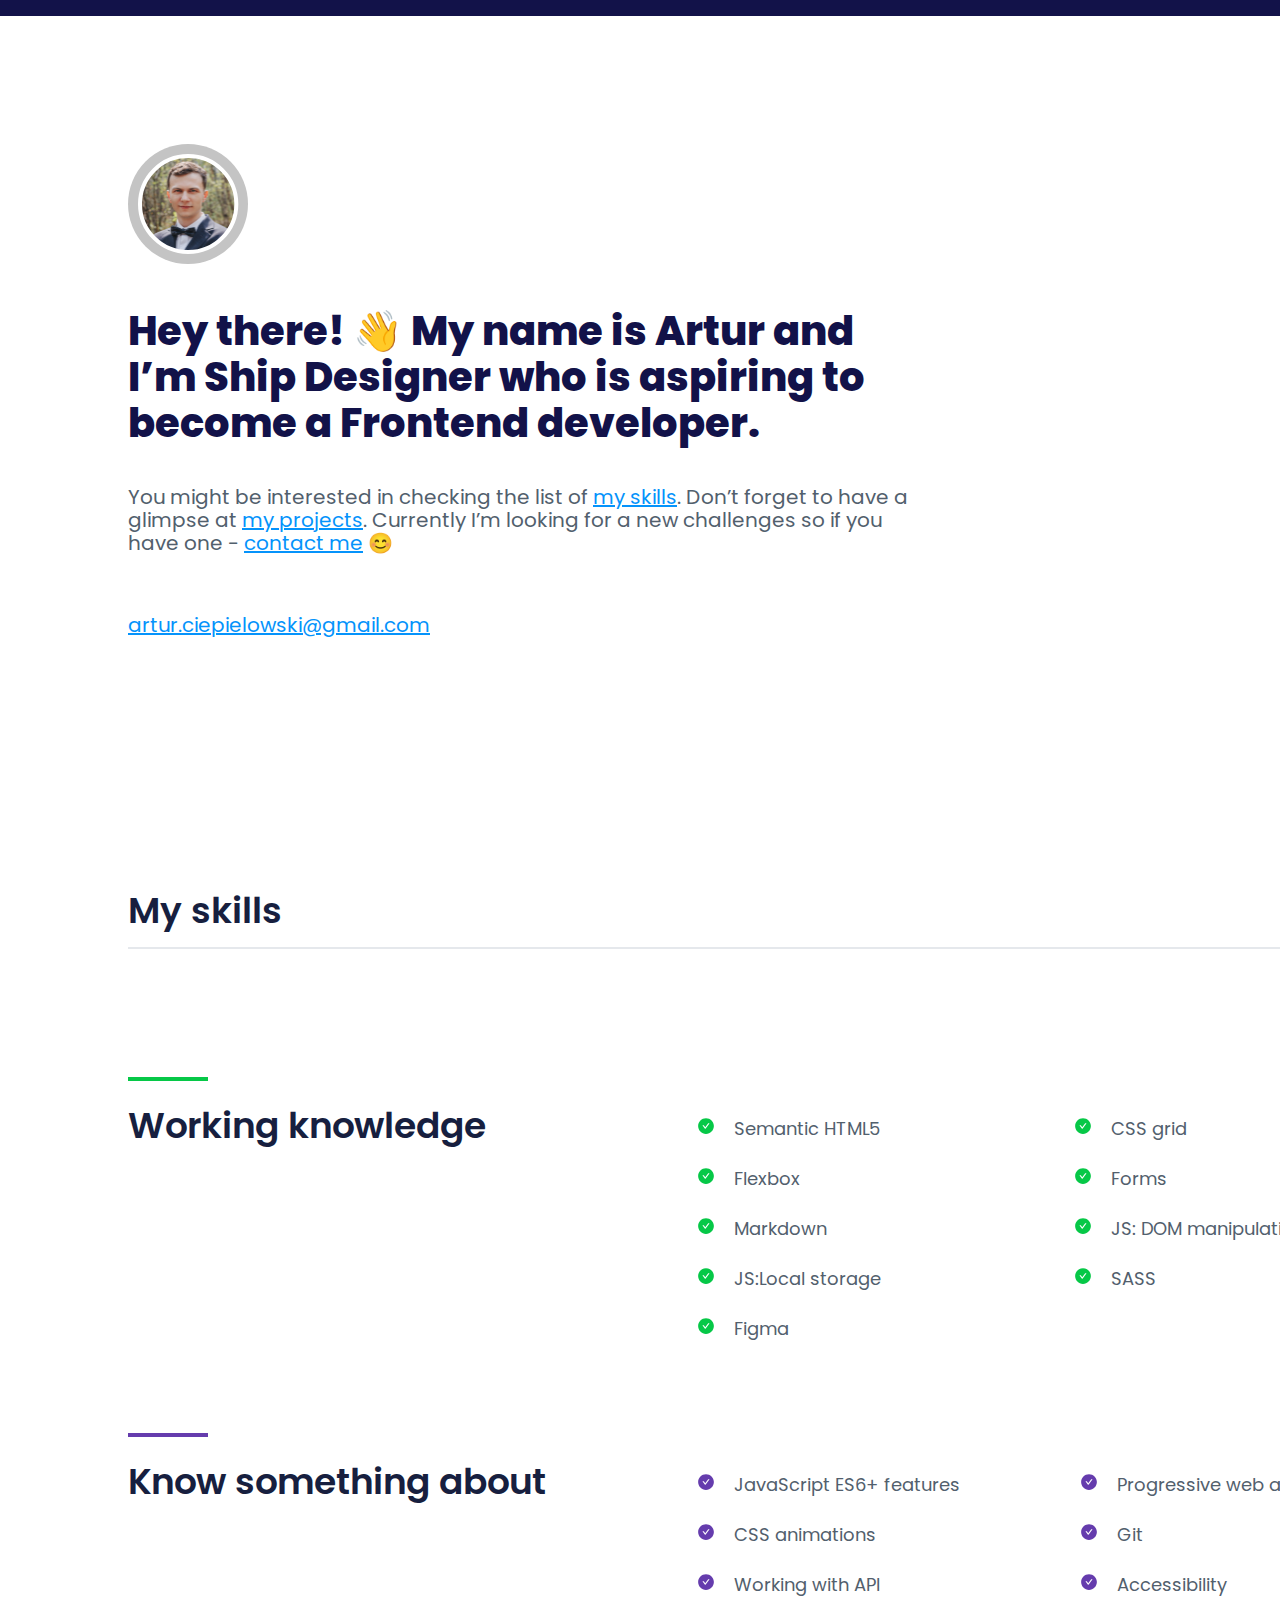
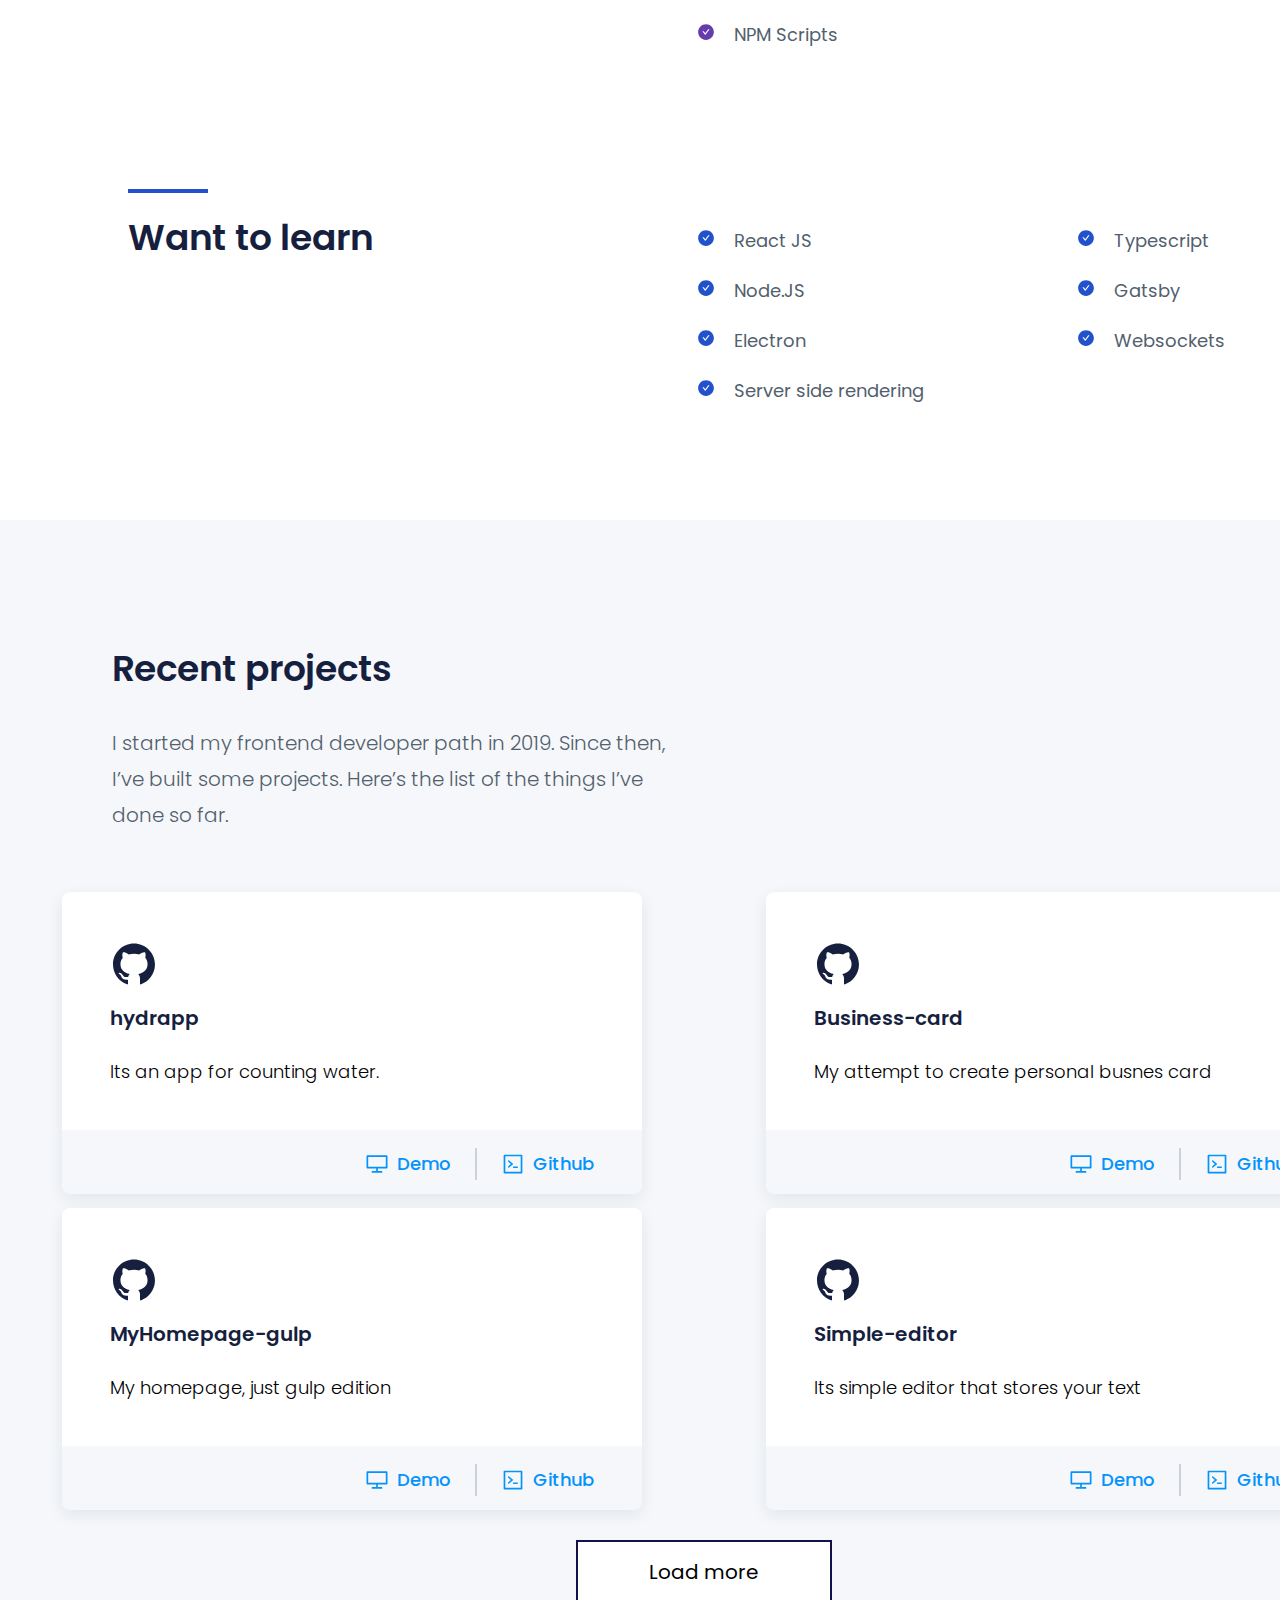
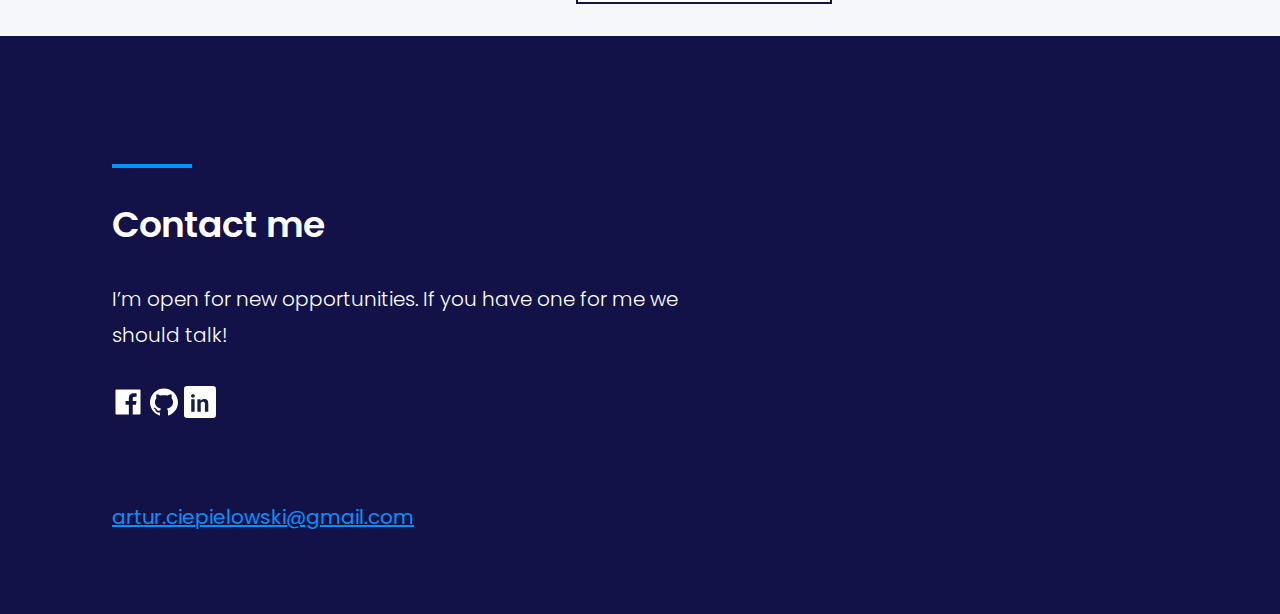
==== commit 11c055eb: "Updates" ====
--- a/index.html
+++ b/index.html
@@ -144,11 +144,24 @@
               <li class="list__item">
                 <div class="listContainer">
                 <img class="gitImage" src="../assets/img/githubIconBig.svg"> <br>
-                <a class="list__link" href="https://github.com/ArturCiepielowski/hydrapp"> hydrapp</a>
+                <p class="list__link">hydrapp</p>
                  <p class="list__description">Its an app for counting water.</p>
                 </div>
-                <div>
-                  
+                <div class="linkContainer">
+                  <div class="linkContainer__demo">
+                    <a href="https://arturciepielowski.github.io/hydrapp/" class="linkDemo">
+                    <img class="demoImage" src="../assets/img/demoIcon.svg">
+                      <p>Demo</p>
+                      <img class="linkContainer__Separator" src="../assets/img/Separator.svg">
+                    </a>
+                  </div>
+
+                  <div class="linkContainer__Github">
+                   <a href="https://github.com/ArturCiepielowski/hydrapp" class="githubLink">
+                    <img class="githubImage" src="../assets/img/codeIcon.svg">
+                      <p>Github</p>
+                    </a>
+                  </div>
                 </div>
               </li>
 
@@ -156,27 +169,74 @@
               <li class="list__item">
                   <div class="listContainer">
                   <img class="gitImage" src="../assets/img/githubIconBig.svg"> <br>
-                <a class="list__link" href="https://github.com/ArturCiepielowski/Business-card"> Business-card</a>
+                <p class="list__link"> Business-card</p>
                  <p class="list__description">My attempt to create personal busnes card</p>
                  </div>
+                 <div class="linkContainer">
+                    <div class="linkContainer__demo">
+                      <a href="https://arturciepielowski.github.io/Business-card/" class="linkDemo">
+                      <img class="demoImage" src="../assets/img/demoIcon.svg">
+                        <p>Demo</p>
+                        <img class="linkContainer__Separator" src="../assets/img/Separator.svg">
+                      </a>
+                    </div>
+  
+                    <div class="linkContainer__Github">
+                     <a href="https://github.com/ArturCiepielowski/Business-card" class="githubLink">
+                      <img class="githubImage" src="../assets/img/codeIcon.svg">
+                        <p>Github</p>
+                      </a>
+                    </div>
+                  </div>
               </li>
 
               <li class="list__item">
                   <div class="listContainer">
                   <img class="gitImage" src="../assets/img/githubIconBig.svg"> <br>
-                <a class="list__link" href="https://github.com/ArturCiepielowski/MyHomepage-gulp"> MyHomepage-gulp</a>
+                <p class="list__link"> MyHomepage-gulp</p>
                   <p class="list__description">My homepage, just gulp edition</p>
                   </div>
-                  
+                  <div class="linkContainer">
+                      <div class="linkContainer__demo">
+                        <a href="https://arturciepielowski.github.io/MyHomepage-gulp/" class="linkDemo">
+                        <img class="demoImage" src="../assets/img/demoIcon.svg">
+                          <p>Demo</p>
+                          <img class="linkContainer__Separator" src="../assets/img/Separator.svg">
+                        </a>
+                      </div>
+    
+                      <div class="linkContainer__Github">
+                       <a href="https://github.com/ArturCiepielowski/MyHomepage-gulp" class="githubLink">
+                        <img class="githubImage" src="../assets/img/codeIcon.svg">
+                          <p>Github</p>
+                        </a>
+                      </div>
+                   
               </li>
 
               <li class="list__item">
                   <div class="listContainer">
                   <img class="gitImage" src="../assets/img/githubIconBig.svg"> <br>
-                <a class="list__link" href="https://github.com/ArturCiepielowski/Simple-editor"> Simple-editor</a>
+                <p class="list__link"> Simple-editor</p>
                  <p class="list__description">Its simple editor that stores your text</p>
+                </div>
+                 <div class="linkContainer">
+                    <div class="linkContainer__demo">
+                      <a href="https://arturciepielowski.github.io/Simple-editor/" class="linkDemo">
+                      <img class="demoImage" src="../assets/img/demoIcon.svg">
+                        <p>Demo</p>
+                        <img class="linkContainer__Separator" src="../assets/img/Separator.svg">
+                      </a>
+                    </div>
+  
+                    <div class="linkContainer__Github">
+                     <a href="https://github.com/ArturCiepielowski/Simple-editor" class="githubLink">
+                      <img class="githubImage" src="../assets/img/codeIcon.svg">
+                        <p>Github</p>
+                      </a>
+                    </div>
                  </li>
-                </div>
+                
             </ul>
 
 
--- a/css/main.css
+++ b/css/main.css
@@ -378,12 +378,28 @@
   .contactMe__imgContainer {
     margin-left: 112px; }
 
+.demoImage {
+  margin-right: 8px; }
+
 .footer__email {
   font-family: 'Poppins', sans-serif;
   font-size: 20px;
   text-decoration: underline;
   color: #0593FB;
   margin-left: 112px; }
+
+.githubImage {
+  margin-right: 8px; }
+
+.githubLink {
+  display: -webkit-box;
+  display: -ms-flexbox;
+  display: flex;
+  -webkit-box-orient: horizontal;
+  -webkit-box-direction: normal;
+      -ms-flex-direction: row;
+          flex-direction: row;
+  text-decoration: none; }
 
 li.checkCircleGreen {
   list-style-image: url(../assets/img/check-circle-green.svg);
@@ -434,7 +450,8 @@
     font-style: normal;
     font-weight: 600;
     font-size: 20px;
-    line-height: 36px; }
+    line-height: 36px;
+    margin-top: 8px; }
 
 .list__link:hover {
   color: navy; }
@@ -445,6 +462,48 @@
 .listContainer {
   margin-left: 48px;
   margin-top: 48px; }
+
+.linkContainer {
+  width: 580px;
+  height: 64px;
+  margin-top: 42px;
+  background-color: #F5F7FA;
+  border-radius: 0px 0px 8px 8px;
+  display: -webkit-box;
+  display: -ms-flexbox;
+  display: flex;
+  -webkit-box-pack: end;
+      -ms-flex-pack: end;
+          justify-content: flex-end; }
+  .linkContainer__demo {
+    font-family: 'Poppins', sans-serif;
+    font-style: normal;
+    font-weight: 500;
+    font-size: 18px;
+    line-height: 32px;
+    color: #0593FB;
+    border-right-color: #CBD2D9; }
+  .linkContainer__Github {
+    font-family: 'Poppins', sans-serif;
+    font-style: normal;
+    font-weight: 500;
+    font-size: 18px;
+    line-height: 32px;
+    margin-right: 48px;
+    color: #0593FB; }
+  .linkContainer__Separator {
+    margin-left: 24px;
+    margin-right: 24px; }
+
+.linkDemo {
+  display: -webkit-box;
+  display: -ms-flexbox;
+  display: flex;
+  -webkit-box-orient: horizontal;
+  -webkit-box-direction: normal;
+      -ms-flex-direction: row;
+          flex-direction: row;
+  text-decoration: none; }
 
 .header {
   width: 781px;
@@ -668,4 +727,15 @@
 .projectList {
   margin-top: 64px; }
 
+@media (max-width: 640px) {
+  .header {
+    margin-left: 16px;
+    width: 320px; }
+  .mySkills {
+    margin-left: 16px; }
+  html {
+    background-color: white; }
+  .header__description {
+    width: 300px; } }
+
 /*# sourceMappingURL=main.css.map */
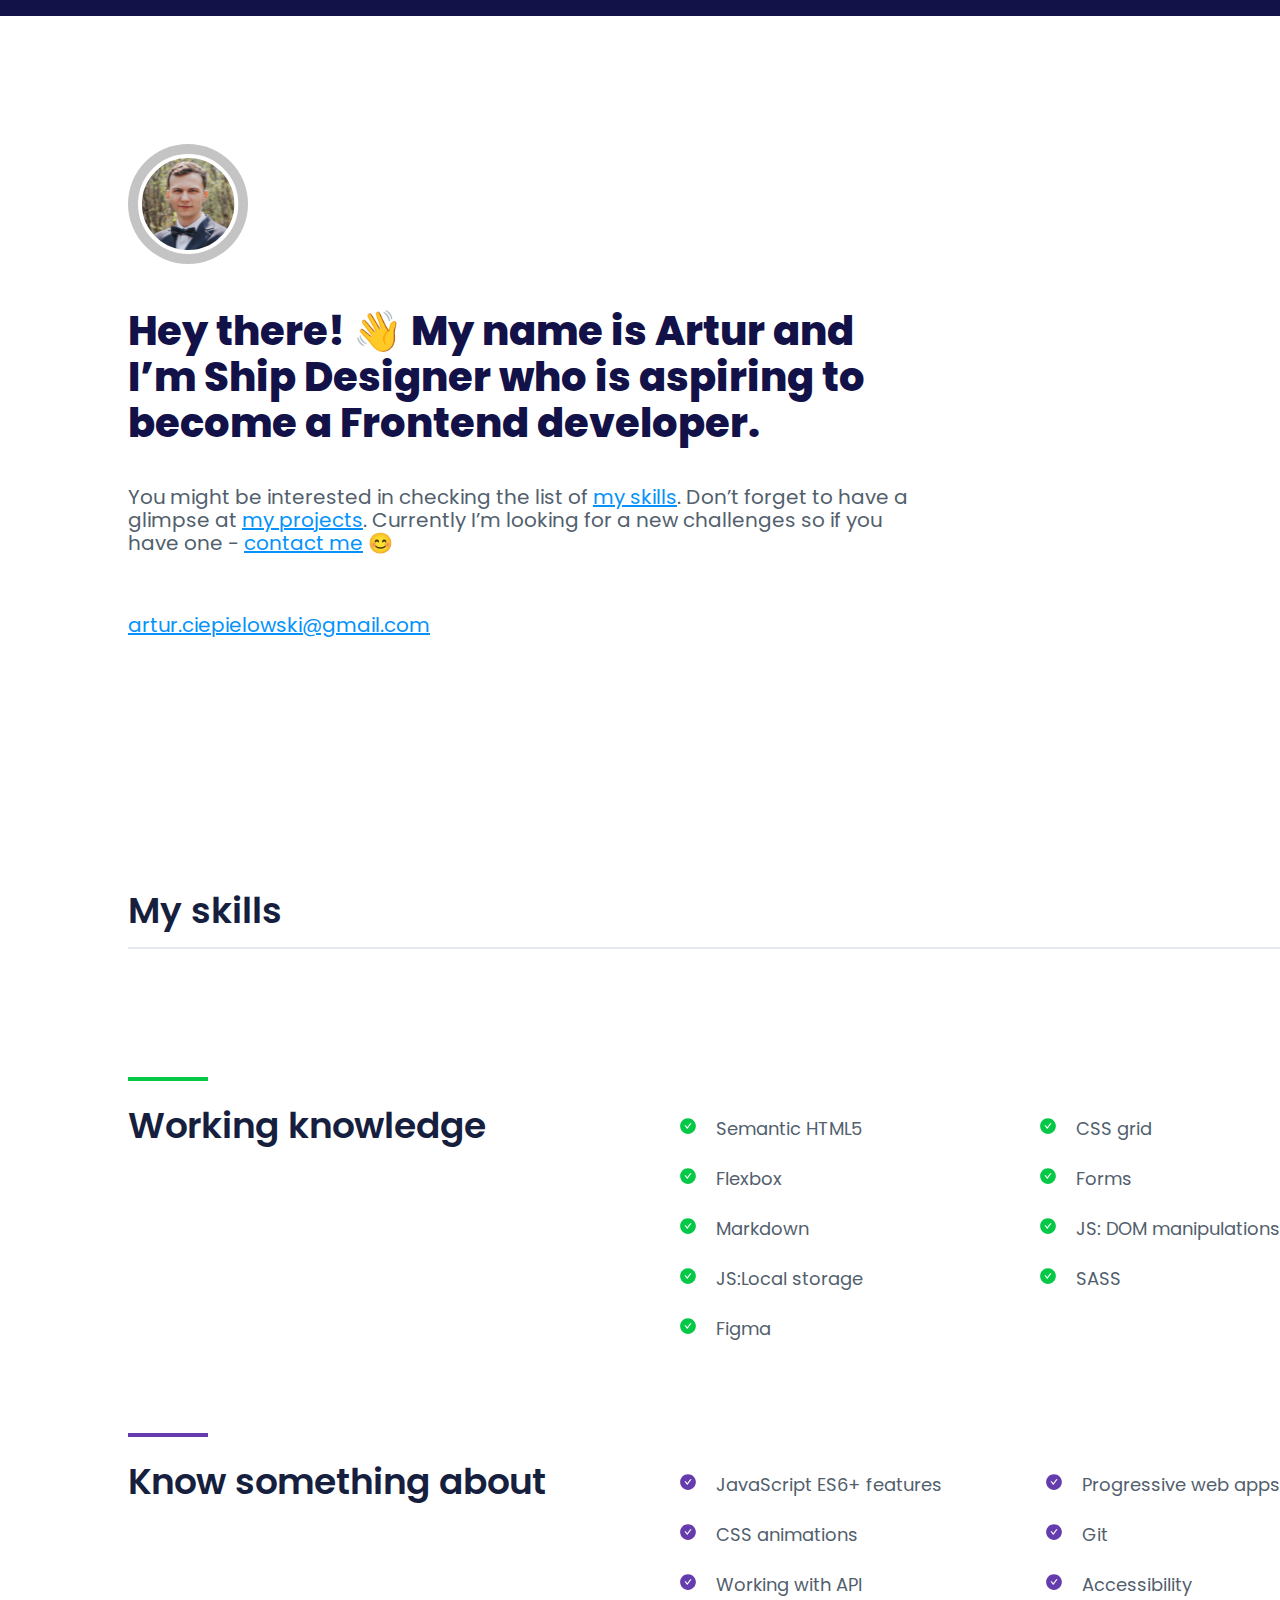
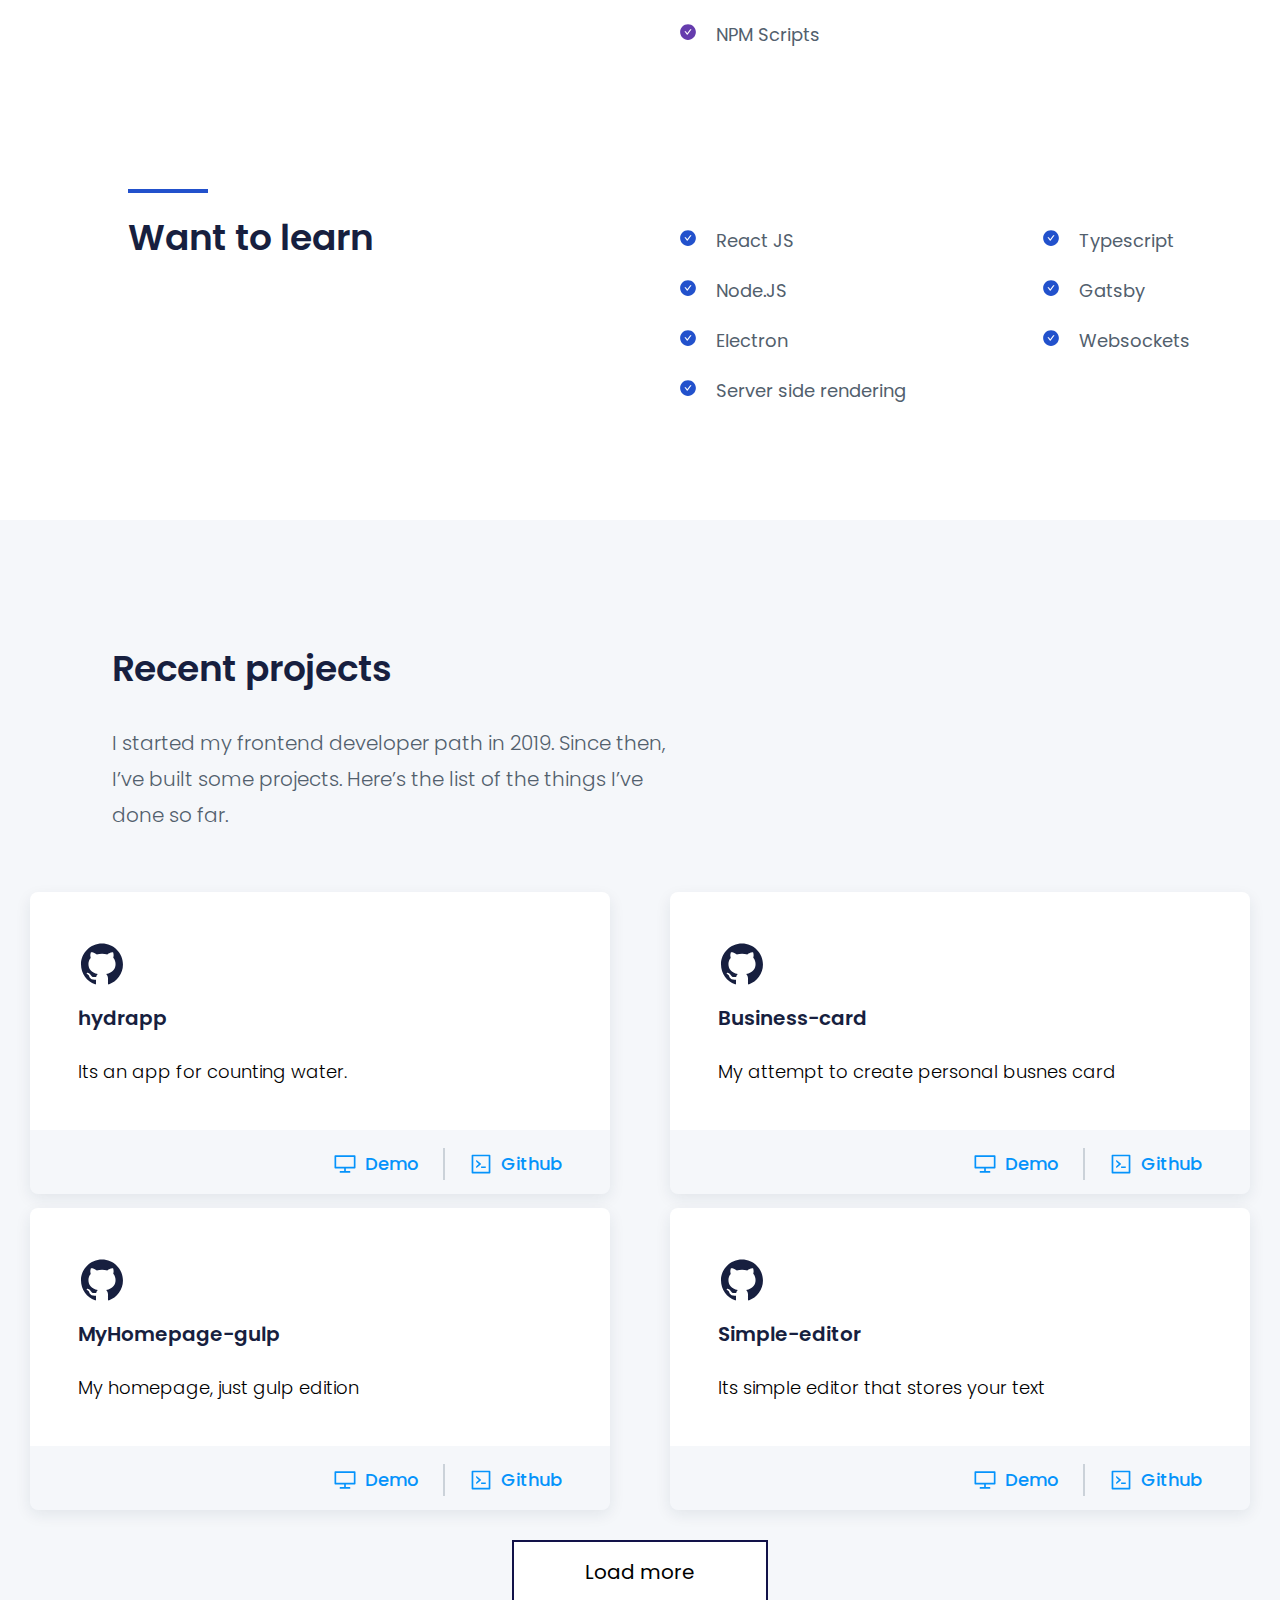
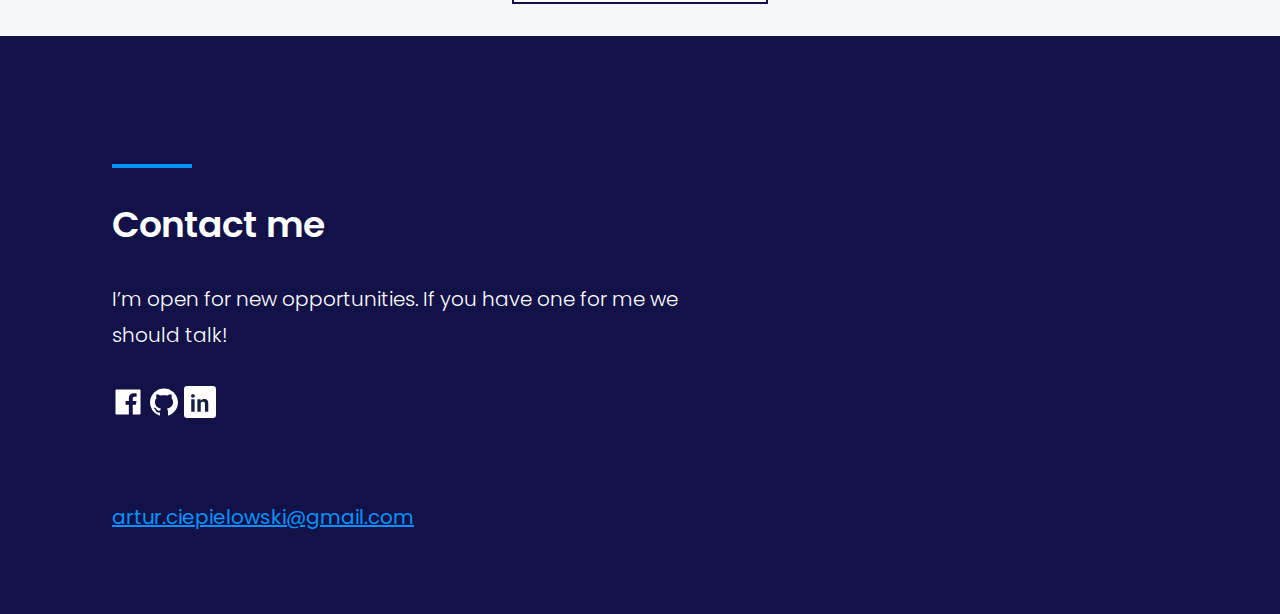
==== commit ba76afe5: "Updates" ====
--- a/index.html
+++ b/index.html
@@ -42,7 +42,7 @@
       <div class="main__portfolio">
 
         <section class="header">
-          <img src="assets/img/Avatar.svg" href="It's just me">
+          <div class="imgContainer"><img class="imgMe" src="assets/img/Avatar.svg" href="It's just me"></div>
 
           <p class="header__greating">Hey there! 👋 My name is Artur and I’m Ship Designer who is aspiring to become a Frontend developer. </p>
           <p class="header__description">You might be interested in checking the list of <a class="header__underline" href="#mySkills">my skills</a>. Don’t forget to  have a glimpse at <a class="header__underline" href="#projectsSection">my projects</a>. Currently I’m looking for a new challenges so if you have one - <a class="header__underline" href="#contactMe">contact me</a> 😊</p>
@@ -141,9 +141,9 @@
           
             <ul class="list list--js">
 
-              <li class="list__item">
+              <li class="list__item list__item1">
                 <div class="listContainer">
-                <img class="gitImage" src="../assets/img/githubIconBig.svg"> <br>
+                <div class="gitContainer"><img class="gitImage" src="../assets/img/githubIconBig.svg"></div> 
                 <p class="list__link">hydrapp</p>
                  <p class="list__description">Its an app for counting water.</p>
                 </div>
@@ -151,7 +151,7 @@
                   <div class="linkContainer__demo">
                     <a href="https://arturciepielowski.github.io/hydrapp/" class="linkDemo">
                     <img class="demoImage" src="../assets/img/demoIcon.svg">
-                      <p>Demo</p>
+                      <p class="demoImage__text">Demo</p>
                       <img class="linkContainer__Separator" src="../assets/img/Separator.svg">
                     </a>
                   </div>
@@ -159,16 +159,16 @@
                   <div class="linkContainer__Github">
                    <a href="https://github.com/ArturCiepielowski/hydrapp" class="githubLink">
                     <img class="githubImage" src="../assets/img/codeIcon.svg">
-                      <p>Github</p>
+                      <p class="githubImage__text">Github</p>
                     </a>
                   </div>
                 </div>
               </li>
 
 
-              <li class="list__item">
+              <li class="list__item list__item2">
                   <div class="listContainer">
-                  <img class="gitImage" src="../assets/img/githubIconBig.svg"> <br>
+                  <div class="gitContainer"><img class="gitImage" src="../assets/img/githubIconBig.svg"></div> 
                 <p class="list__link"> Business-card</p>
                  <p class="list__description">My attempt to create personal busnes card</p>
                  </div>
@@ -176,7 +176,7 @@
                     <div class="linkContainer__demo">
                       <a href="https://arturciepielowski.github.io/Business-card/" class="linkDemo">
                       <img class="demoImage" src="../assets/img/demoIcon.svg">
-                        <p>Demo</p>
+                        <p class="demoImage__text">Demo</p>
                         <img class="linkContainer__Separator" src="../assets/img/Separator.svg">
                       </a>
                     </div>
@@ -184,15 +184,15 @@
                     <div class="linkContainer__Github">
                      <a href="https://github.com/ArturCiepielowski/Business-card" class="githubLink">
                       <img class="githubImage" src="../assets/img/codeIcon.svg">
-                        <p>Github</p>
+                        <p class="githubImage__text">Github</p>
                       </a>
                     </div>
                   </div>
               </li>
 
-              <li class="list__item">
+              <li class="list__item list__item3">
                   <div class="listContainer">
-                  <img class="gitImage" src="../assets/img/githubIconBig.svg"> <br>
+                    <div class="gitContainer"><img class="gitImage" src="../assets/img/githubIconBig.svg"></div>
                 <p class="list__link"> MyHomepage-gulp</p>
                   <p class="list__description">My homepage, just gulp edition</p>
                   </div>
@@ -200,7 +200,7 @@
                       <div class="linkContainer__demo">
                         <a href="https://arturciepielowski.github.io/MyHomepage-gulp/" class="linkDemo">
                         <img class="demoImage" src="../assets/img/demoIcon.svg">
-                          <p>Demo</p>
+                          <p class="demoImage__text">Demo</p>
                           <img class="linkContainer__Separator" src="../assets/img/Separator.svg">
                         </a>
                       </div>
@@ -208,15 +208,15 @@
                       <div class="linkContainer__Github">
                        <a href="https://github.com/ArturCiepielowski/MyHomepage-gulp" class="githubLink">
                         <img class="githubImage" src="../assets/img/codeIcon.svg">
-                          <p>Github</p>
+                          <p class="githubImage__text">Github</p>
                         </a>
                       </div>
                    
               </li>
 
-              <li class="list__item">
+              <li class="list__item list__item4">
                   <div class="listContainer">
-                  <img class="gitImage" src="../assets/img/githubIconBig.svg"> <br>
+                    <div class="gitContainer"><img class="gitImage" src="../assets/img/githubIconBig.svg"></div> 
                 <p class="list__link"> Simple-editor</p>
                  <p class="list__description">Its simple editor that stores your text</p>
                 </div>
@@ -224,7 +224,7 @@
                     <div class="linkContainer__demo">
                       <a href="https://arturciepielowski.github.io/Simple-editor/" class="linkDemo">
                       <img class="demoImage" src="../assets/img/demoIcon.svg">
-                        <p>Demo</p>
+                        <p class="demoImage__text">Demo</p>
                         <img class="linkContainer__Separator" src="../assets/img/Separator.svg">
                       </a>
                     </div>
@@ -232,7 +232,7 @@
                     <div class="linkContainer__Github">
                      <a href="https://github.com/ArturCiepielowski/Simple-editor" class="githubLink">
                       <img class="githubImage" src="../assets/img/codeIcon.svg">
-                        <p>Github</p>
+                        <p class="githubImage__text">Github</p>
                       </a>
                     </div>
                  </li>
@@ -259,9 +259,9 @@
 
           <section class="contactMe__imgContainer">
 
-            <a href="https://www.facebook.com/artur.ciepielowski.3"><img src="../assets/img/fbIcon.svg"></a>
-            <a href="https://github.com/ArturCiepielowski"><img src="../assets/img/githubIcon.svg"></a>
-            <a href="https://www.linkedin.com/in/artur-ciepielowski-29428176/"><img src="../assets/img/linkedIn.svg"></a>
+            <a class="contactMe__img" href="https://www.facebook.com/artur.ciepielowski.3"><img src="../assets/img/fbIcon.svg"></a>
+            <a class="contactMe__img" href="https://github.com/ArturCiepielowski"><img src="../assets/img/githubIcon.svg"></a>
+            <a class="contactMe__img" href="https://www.linkedin.com/in/artur-ciepielowski-29428176/"><img src="../assets/img/linkedIn.svg"></a>
 
           </section>
           <section class="contactMe__mail">
--- a/css/main.css
+++ b/css/main.css
@@ -309,8 +309,7 @@
 
 html {
   -webkit-box-sizing: border-box;
-          box-sizing: border-box;
-  background-color: #E3E6EA; }
+          box-sizing: border-box; }
 
 *, *:before, *:after {
   -webkit-box-sizing: inherit;
@@ -323,7 +322,8 @@
   color: #0593FB; }
 
 body {
-  margin-top: 0px; }
+  margin-top: 0px;
+  background-color: #E3E6EA; }
 
 .buttonContainer {
   display: -webkit-box;
@@ -352,7 +352,7 @@
 
 .contactMe {
   height: 562px;
-  width: 1440px;
+  max-width: 1440px;
   display: -ms-grid;
   display: grid;
   -ms-grid-rows: 350px 100px 100px;
@@ -542,7 +542,7 @@
     background-color: white; }
 
 .mySkills {
-  width: 1187px;
+  max-width: 1187px;
   height: 1094px;
   margin-left: 128px;
   margin-top: 328px; }
@@ -554,7 +554,7 @@
     color: #171F3F;
     margin-bottom: 16px; }
   .mySkills__underline {
-    width: 1184px;
+    max-width: 1184px;
     height: 2px;
     background-color: #CBD2D9;
     opacity: 0.5; }
@@ -700,7 +700,7 @@
     margin: 0; }
 
 .projectsSection {
-  width: 1408px;
+  max-width: 1408px;
   height: 1116px;
   background-color: #F5F7FA;
   margin: auto;
@@ -727,15 +727,260 @@
 .projectList {
   margin-top: 64px; }
 
-@media (max-width: 640px) {
+@media (max-width: 1240px) {
+  .checkCircleGreen, .checkCirclePurple, .checkCircleBlue {
+    font-size: 14px;
+    line-height: 36px; }
+  .contactMe {
+    width: 300px;
+    -ms-grid-rows: 300px 50px 100px;
+    grid-template-rows: 300px 50px 100px;
+    -ms-grid-columns: 1fr;
+    grid-template-columns: 1fr;
+    margin: auto; }
+    .contactMe__container {
+      width: 280px;
+      margin-left: 12px; }
+    .contactMe__header {
+      font-size: 24px;
+      line-height: 32px;
+      margin-left: 12px; }
+    .contactMe__description {
+      width: 280px;
+      font-size: 14px;
+      line-height: 26px;
+      margin-left: 12px; }
+    .contactMe__img {
+      margin-left: 12px;
+      margin-right: 12px; }
+    .contactMe__imgContainer {
+      margin-left: 12px;
+      width: 280px; }
+  .demoImage__text {
+    font-size: 14px;
+    line-height: 28px; }
+  .footer__email {
+    font-size: 14px;
+    line-height: 24px;
+    margin-left: 16px; }
+  .gitImage {
+    max-width: 100%;
+    height: auto; }
+  .githubImage__text {
+    font-size: 14px;
+    line-height: 28px; }
+  .gitContainer {
+    height: 40px;
+    width: 40px; }
   .header {
-    margin-left: 16px;
+    margin: auto;
+    margin-top: 0;
+    margin-bottom: 120px;
+    padding-left: 16px;
+    padding-top: 64px;
     width: 320px; }
+    .header__description {
+      width: 300px;
+      font-size: 14px;
+      line-height: 26px; }
+    .header__greating {
+      font-size: 26px;
+      line-height: 36px;
+      width: 300px; }
+    .header__email {
+      font-size: 14px;
+      line-height: 24px; }
+  .imgContainer {
+    width: 80px;
+    height: 80px; }
+  .imgMe {
+    max-width: 100%;
+    height: auto; }
+  li.checkCircleGreen {
+    list-style-image: url(../assets/img/check-circle-green-small.svg);
+    padding-left: 12px;
+    margin-top: 10px; }
+  li.checkCirclePurple {
+    list-style-image: url(../assets/img/check-circle-purple-small.svg);
+    padding-left: 12px;
+    margin-top: 10px; }
+  li.checkCircleBlue {
+    list-style-image: url(../assets/img/check-circle-blue-small.svg);
+    padding-left: 12px;
+    margin-top: 10px; }
+  .list {
+    -ms-grid-columns: 1fr;
+    grid-template-columns: 1fr; }
+    .list__item {
+      width: 300px;
+      height: 190px; }
+    .list__item1 {
+      -ms-grid-row: 1;
+      grid-row: 1; }
+    .list__item2 {
+      height: 220px;
+      -ms-grid-row: 2;
+      grid-row: 2; }
+    .list__item3 {
+      -ms-grid-row: 3;
+      grid-row: 3; }
+    .list__item4 {
+      height: 220px;
+      -ms-grid-row: 4;
+      grid-row: 4; }
+    .list__link {
+      font-size: 16px;
+      line-height: 24px;
+      margin-bottom: 4px; }
+    .list__description {
+      font-size: 14px;
+      line-height: 26px;
+      margin-top: 0; }
+  .linkContainer {
+    width: 300px;
+    height: 48px;
+    margin-top: 0; }
+  .listContainer {
+    margin-left: 32px;
+    margin-top: 32px;
+    width: 250px; }
+  .main {
+    height: 4150px; }
+    .main__portfolio {
+      display: -webkit-box;
+      display: -ms-flexbox;
+      display: flex;
+      -webkit-box-orient: vertical;
+      -webkit-box-direction: normal;
+          -ms-flex-direction: column;
+              flex-direction: column;
+      height: 2284px; }
   .mySkills {
-    margin-left: 16px; }
+    -webkit-box-pack: center;
+        -ms-flex-pack: center;
+            justify-content: center;
+    margin: auto;
+    margin-top: 0;
+    padding-left: 16px;
+    width: 319px;
+    height: 1188px; }
+    .mySkills__header {
+      font-size: 24px;
+      line-height: 32px;
+      width: 100%;
+      text-align: center;
+      -webkit-box-pack: center;
+          -ms-flex-pack: center;
+              justify-content: center; }
+    .mySkills__underline {
+      max-width: 100%;
+      margin: auto;
+      margin-right: 32px; }
   html {
     background-color: white; }
-  .header__description {
-    width: 300px; } }
+  .projectsSection {
+    display: -webkit-box;
+    display: -ms-flexbox;
+    display: flex;
+    -webkit-box-orient: vertical;
+    -webkit-box-direction: normal;
+        -ms-flex-direction: column;
+            flex-direction: column;
+    height: 1286px;
+    padding-top: 80px; }
+    .projectsSection__article {
+      margin: auto;
+      margin-top: 0;
+      margin-bottom: 0;
+      width: 300px; }
+    .projectsSection__header {
+      font-size: 24px;
+      line-height: 32px;
+      text-align: center; }
+    .projectsSection__description {
+      font-size: 14px;
+      line-height: 26px;
+      text-align: center; }
+  .projectList {
+    height: 1352px;
+    -ms-grid-columns: 1fr;
+    grid-template-columns: 1fr;
+    -ms-grid-rows: 1fr 1fr 1fr;
+    grid-template-rows: 1fr 1fr 1fr;
+    margin-top: 32px; }
+  .skillSection {
+    -ms-grid-columns: 1fr;
+    grid-template-columns: 1fr;
+    -ms-grid-rows: 52px  1fr  100px 340px 100px;
+    grid-template-rows: 52px  1fr  100px 340px 100px;
+    margin-top: 62px; }
+    .skillSection__header {
+      font-size: 22px;
+      line-height: 32px; }
+    .skillSection__knowSomethingAbout {
+      -ms-grid-row: 3;
+      grid-row: 3; }
+    .skillSection__wantToLearn {
+      -ms-grid-row: 5;
+      grid-row: 5; }
+    .skillSection__workingKnowledge {
+      -ms-grid-row: 1;
+      grid-row: 1; }
+  .knowSomethingAbout {
+    -ms-grid-row: 4;
+    grid-row: 4;
+    -webkit-box-orient: vertical;
+    -webkit-box-direction: normal;
+        -ms-flex-direction: column;
+            flex-direction: column;
+    -ms-grid-row-align: start;
+        align-self: start; }
+    .knowSomethingAbout__list1 {
+      padding-left: 16px;
+      padding-right: 0; }
+    .knowSomethingAbout__list2 {
+      padding-left: 16px;
+      padding-right: 0; }
+  .upperline__green {
+    width: 40px; }
+  .upperline__purple {
+    width: 40px;
+    margin-top: 48px; }
+  .upperline__blue {
+    width: 40px;
+    margin-top: 48px; }
+  .upperline__seaBlue {
+    width: 40px;
+    margin-left: 16px; }
+  .wantToLearn {
+    -ms-grid-row: 6;
+    grid-row: 6;
+    -webkit-box-orient: vertical;
+    -webkit-box-direction: normal;
+        -ms-flex-direction: column;
+            flex-direction: column;
+    -ms-grid-row-align: start;
+        align-self: start; }
+    .wantToLearn__list1 {
+      padding-left: 16px;
+      padding-right: 0; }
+    .wantToLearn__list2 {
+      padding-left: 16px;
+      padding-right: 0; }
+  .workingKnowledge {
+    -ms-grid-row: 2;
+    grid-row: 2;
+    -webkit-box-orient: vertical;
+    -webkit-box-direction: normal;
+        -ms-flex-direction: column;
+            flex-direction: column;
+    -ms-grid-row-align: start;
+        align-self: start; }
+    .workingKnowledge__list1 {
+      padding-left: 16px;
+      padding-right: 0; }
+    .workingKnowledge__list2 {
+      padding-left: 16px;
+      padding-right: 0; } }
 
 /*# sourceMappingURL=main.css.map */
